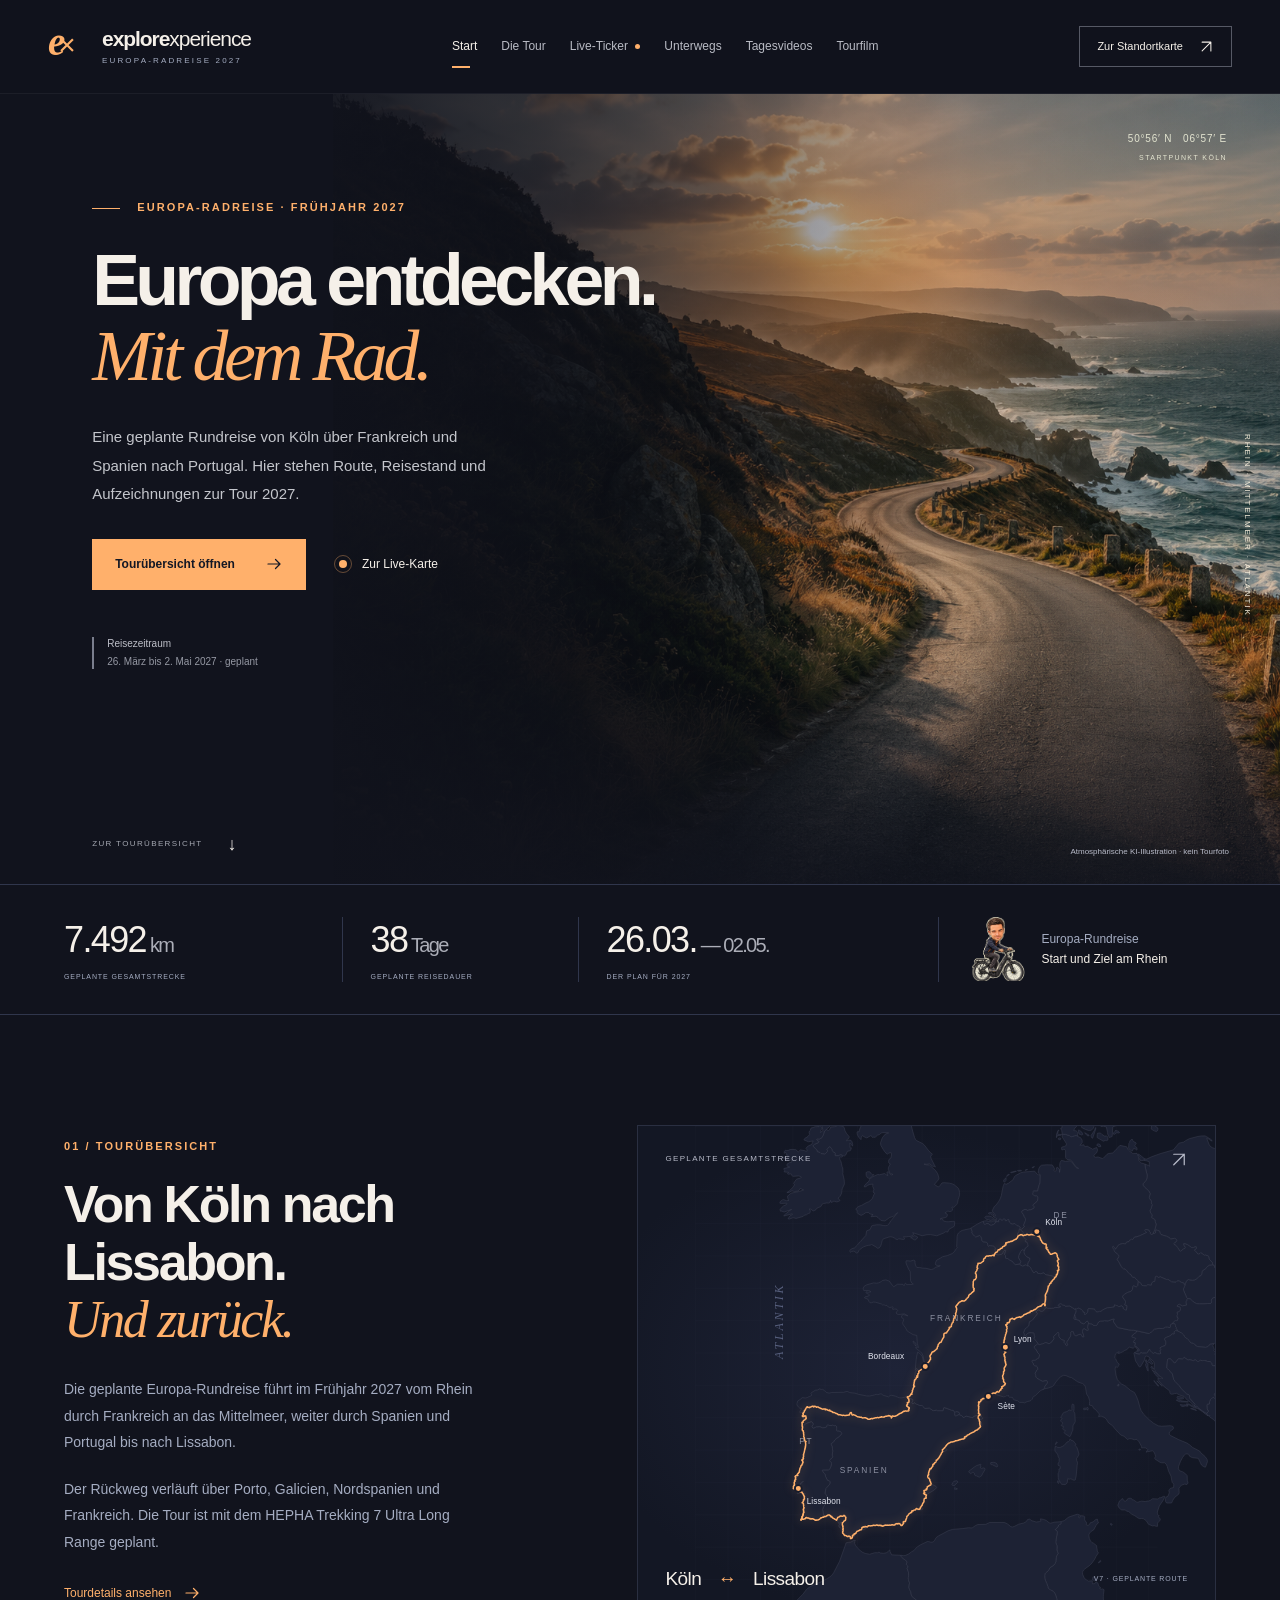
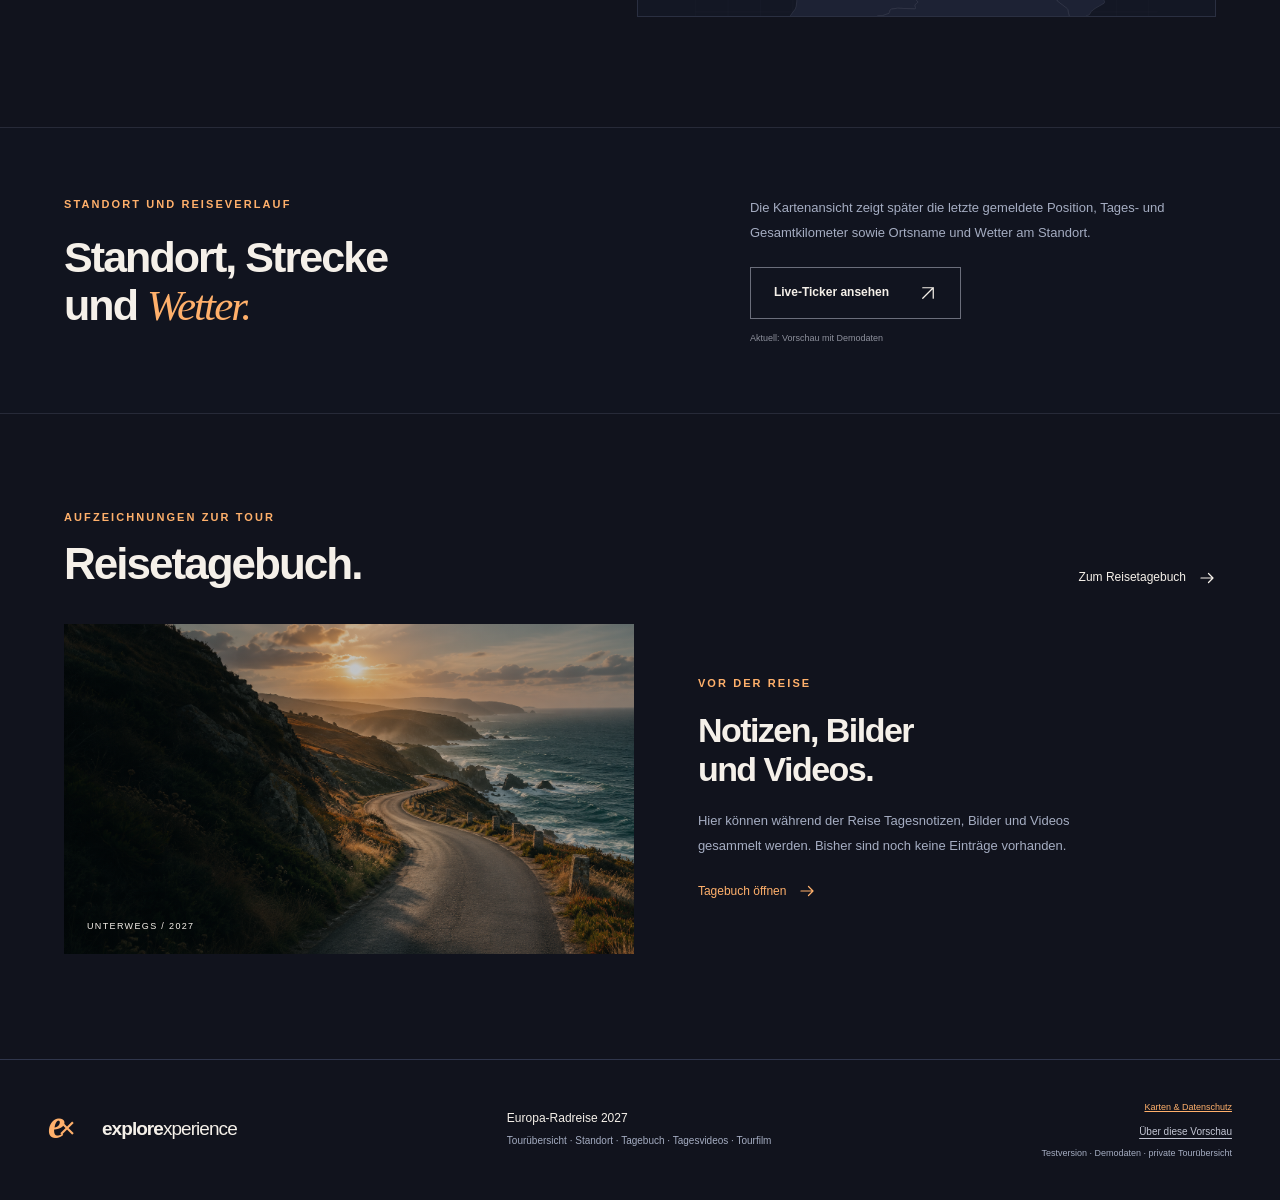
==== index.html @ ddc26c69 "Publish tour website test with local maps and demo data" ====
<!doctype html>
<html lang="de">
<head>
  <meta charset="utf-8">
  <meta http-equiv="Content-Security-Policy" content="default-src 'self'; script-src 'self'; style-src 'self' 'unsafe-inline'; img-src 'self' data:; connect-src 'self'; media-src 'self'; font-src 'self'; object-src 'none'; base-uri 'self'; form-action 'none'">
  <meta name="viewport" content="width=device-width,initial-scale=1">
  <meta name="robots" content="noindex, nofollow">
  <meta name="theme-color" content="#11131d">
  <meta name="description" content="Europa-Radreise 2027: geplante Route vom Rhein über das Mittelmeer nach Lissabon und zurück. Tourübersicht, Standort und Reisetagebuch.">
  <title>ExploreXperience — Europa mit dem Rad</title>
  <link rel="icon" type="image/svg+xml" href="assets/mark.svg">
  <link rel="stylesheet" href="vendor/leaflet.css">
  <link rel="stylesheet" href="styles.css">
  <script src="vendor/leaflet.js" defer></script>
  <script src="sleep-policy.js" defer></script>
  <script src="app.js" defer></script>
</head>
<body>
  <a class="skip-link" href="#content">Zum Inhalt</a>
  <svg class="icon-library" aria-hidden="true" xmlns="http://www.w3.org/2000/svg"><defs>
    <symbol id="i-arrow" viewBox="0 0 24 24"><path d="M5 19 19 5M5 5h14v14"/></symbol>
    <symbol id="i-next" viewBox="0 0 24 24"><path d="M4 12h16m-6-6 6 6-6 6"/></symbol>
    <symbol id="i-bike" viewBox="0 0 32 32"><circle cx="8" cy="23" r="6"/><circle cx="25" cy="23" r="6"/><path d="m8 23 6-12 6 12H8m6-12h8l3 12M11 8h6m3-4h4l-2 7"/></symbol>
    <symbol id="i-pin" viewBox="0 0 24 24"><path d="M19 10c0 6-7 11-7 11S5 16 5 10a7 7 0 1 1 14 0Z"/><circle cx="12" cy="10" r="2.5"/></symbol>
    <symbol id="i-sun" viewBox="0 0 24 24"><circle cx="12" cy="12" r="4"/><path d="M12 1v3m0 16v3M1 12h3m16 0h3M4 4l2 2m12 12 2 2M4 20l2-2M18 6l2-2"/></symbol>
    <symbol id="i-wind" viewBox="0 0 24 24"><path d="M3 8h12a3 3 0 1 0-3-3M3 12h16a3 3 0 1 1-3 3M3 16h5a3 3 0 1 1-3 3"/></symbol>
    <symbol id="i-clock" viewBox="0 0 24 24"><circle cx="12" cy="12" r="9"/><path d="M12 6v6l4 2"/></symbol>
    <symbol id="i-target" viewBox="0 0 24 24"><circle cx="12" cy="12" r="7"/><circle cx="12" cy="12" r="2"/><path d="M12 1v4m0 14v4M1 12h4m14 0h4"/></symbol>
    <symbol id="i-route" viewBox="0 0 24 24"><circle cx="5" cy="5" r="2"/><circle cx="19" cy="19" r="2"/><path d="M7 5h9a4 4 0 0 1 0 8H8a3 3 0 0 0 0 6h9"/></symbol>
  </defs></svg>

  <header class="site-header">
    <a class="brand" href="#/" aria-label="ExploreXperience – Startseite"><span class="brand-mark">e<span>×</span></span><span>explore<span class="brand-light">xperience</span><small>EUROPA-RADREISE 2027</small></span></a>
    <button class="menu-toggle" aria-expanded="false" aria-controls="main-nav" aria-label="Menü öffnen"><span></span><span></span></button>
    <nav id="main-nav" aria-label="Hauptnavigation">
      <a href="#/" data-nav="home">Start</a><a href="#/tour" data-nav="tour">Die Tour</a><a href="#/live" data-nav="live">Live-Ticker <span class="nav-dot"></span></a><a href="#/journal" data-nav="journal">Unterwegs</a><a href="#/daily" data-nav="daily">Tagesvideos</a><a href="#/film" data-nav="film">Tourfilm</a>
    </nav>
    <a class="header-cta" href="#/live">Zur Standortkarte <svg><use href="#i-arrow"/></svg></a>
  </header>

  <main id="content" tabindex="-1">
    <section data-page="home" aria-labelledby="hero-title">
      <div class="hero">
        <div class="hero-photo" role="img" aria-label="Illustration einer leeren Küstenstraße am Atlantik im Abendlicht"></div><div class="hero-shade"></div>
        <div class="hero-coordinates">50°56′ N &nbsp; 06°57′ E <span>STARTPUNKT KÖLN</span></div>
        <div class="hero-copy">
          <p class="eyebrow"><span class="short-line"></span> EUROPA-RADREISE · FRÜHJAHR 2027</p>
          <h1 id="hero-title">Europa entdecken.<br><em>Mit dem Rad.</em></h1>
          <p class="hero-intro">Eine geplante Rundreise von Köln über Frankreich und Spanien nach Portugal. Hier stehen Route, Reisestand und Aufzeichnungen zur Tour 2027.</p>
          <div class="hero-actions"><a class="button button-mint" href="#/tour">Tourübersicht öffnen <svg><use href="#i-next"/></svg></a><a class="text-link" href="#/live"><span class="live-ring"></span> Zur Live-Karte</a></div>
          <div class="hero-person"><span class="person-line"></span><p>Reisezeitraum<br><strong>26. März bis 2. Mai 2027 · geplant</strong></p></div>
        </div>
        <div class="hero-side-label">RHEIN · MITTELMEER · ATLANTIK</div>
        <div class="hero-image-credit">Atmosphärische KI-Illustration · kein Tourfoto</div>
        <a class="scroll-cue" href="#home-overview"><span>ZUR TOURÜBERSICHT</span>↓</a>
      </div>
      <div class="journey-facts"><div><strong>7.492<span> km</span></strong><small>GEPLANTE GESAMTSTRECKE</small></div><div><strong>38<span> Tage</span></strong><small>GEPLANTE REISEDAUER</small></div><div><strong>26.03.<span> — 02.05.</span></strong><small>DER PLAN FÜR 2027</small></div><div class="facts-note"><img class="rider-small" src="assets/rider-comic.png" alt="Comic-Radfahrer auf einem HEPHA Trekking 7"><p>Europa-Rundreise<br><strong>Start und Ziel am Rhein</strong></p></div></div>
      <section id="home-overview" class="home-overview section-wrap">
        <div class="overview-copy"><p class="eyebrow">01 / TOURÜBERSICHT</p><h2>Von Köln nach Lissabon.<br><em>Und zurück.</em></h2><p>Die geplante Europa-Rundreise führt im Frühjahr 2027 vom Rhein durch Frankreich an das Mittelmeer, weiter durch Spanien und Portugal bis nach Lissabon.</p><p>Der Rückweg verläuft über Porto, Galicien, Nordspanien und Frankreich. Die Tour ist mit dem HEPHA Trekking 7 Ultra Long Range geplant.</p><a class="text-link accent" href="#/tour">Tourdetails ansehen <svg><use href="#i-next"/></svg></a></div>
        <a class="route-poster" href="#/tour" aria-label="Gesamte geplante Route ansehen"><div class="poster-top"><span>GEPLANTE GESAMTSTRECKE</span><svg><use href="#i-arrow"/></svg></div><div class="atlas-art" data-atlas></div><div class="poster-bottom"><span>Köln <b>↔</b> Lissabon</span><small>V7 · GEPLANTE ROUTE</small></div></a>
      </section>
      <section class="follow-strip section-wrap"><div><p class="eyebrow">STANDORT UND REISEVERLAUF</p><h2>Standort, Strecke<br>und <em>Wetter.</em></h2></div><div><p>Die Kartenansicht zeigt später die letzte gemeldete Position, Tages- und Gesamtkilometer sowie Ortsname und Wetter am Standort.</p><a class="button button-outline" href="#/live">Live-Ticker ansehen <svg><use href="#i-arrow"/></svg></a><span class="preview-inline">Aktuell: Vorschau mit Demodaten</span></div></section>
      <section class="home-journal section-wrap"><div class="section-heading"><div><p class="eyebrow">AUFZEICHNUNGEN ZUR TOUR</p><h2>Reisetagebuch.</h2></div><a class="text-link" href="#/journal">Zum Reisetagebuch <svg><use href="#i-next"/></svg></a></div><div class="journal-teaser"><div class="journal-image"><span>UNTERWEGS / 2027</span></div><div><p class="eyebrow">VOR DER REISE</p><h3>Notizen, Bilder<br>und Videos.</h3><p>Hier können während der Reise Tagesnotizen, Bilder und Videos gesammelt werden. Bisher sind noch keine Einträge vorhanden.</p><a class="text-link accent" href="#/journal">Tagebuch öffnen <svg><use href="#i-next"/></svg></a></div></div></section>
    </section>

    <section data-page="tour" hidden aria-labelledby="tour-title" class="tour-page">
      <div class="page-intro section-wrap"><p class="eyebrow">DIE TOUR / EUROPA-RADREISE 2027</p><h1 id="tour-title">Die geplante<br><em>Europa-Rundreise.</em></h1><p>Die Route führt vom Rhein über die Rhône und das Mittelmeer nach Portugal und anschließend über Nordspanien und Frankreich zurück.</p></div>
      <div class="tour-layout section-wrap"><div class="tour-route-panel"><div class="atlas-art" data-atlas></div><span class="map-caption">Übersicht der echten V7-Planroute · keine Navigation</span><a class="button button-mint" href="#/live">Route auf der Karte öffnen <svg><use href="#i-arrow"/></svg></a></div><div class="tour-chapters"><p class="eyebrow">DIE ROUTE IN FÜNF ABSCHNITTEN</p>
        <details open><summary><span>01</span><div>Rhein, Doubs und Saône<small>KÖLN → BASEL → LYON</small></div><b>+</b></summary><p>Start am Rhein in Köln. Über Basel, den Doubs und die Saône führt die geplante Route nach Lyon.</p></details>
        <details><summary><span>02</span><div>Rhônetal und Mittelmeerküste<small>RHÔNE → SÈTE → ANDALUSIEN</small></div><b>+</b></summary><p>Durch das Rhônetal nach Sète, anschließend entlang der französischen und spanischen Mittelmeerküste über Katalonien nach Andalusien.</p></details>
        <details><summary><span>03</span><div>Algarve und Lissabon<small>ANDALUSIEN → ALGARVE → LISSABON</small></div><b>+</b></summary><p>Über Huelva und die Algarve nach Portugal. In Lissabon ist ein Ruhetag vorgesehen, bevor der Rückweg beginnt.</p></details>
        <details><summary><span>04</span><div>Portugal und Nordspanien<small>PORTO → SANTIAGO → BIARRITZ</small></div><b>+</b></summary><p>Die portugiesische Küste, Galicien und der Weg durch Nordspanien. Über León, Burgos und Pamplona geht es zurück zur Biskaya.</p></details>
        <details><summary><span>05</span><div>Frankreich und Rückkehr zum Rhein<small>BORDEAUX → FRANKREICH → RHEIN</small></div><b>+</b></summary><p>Von Bordeaux durch Frankreich, östlich an Paris vorbei und über Belgien zurück zum Rhein. Geplantes Ziel ist Köln beziehungsweise Bonn.</p></details>
      </div></div>
      <div class="trip-notes section-wrap"><div><span class="note-number">35</span><h3>Fahrtage geplant</h3><p>Die Planung umfasst durchschnittlich rund 214 Kilometer pro Fahrtag. Änderungen je nach Wetter, Strecke und Tagesverlauf sind möglich.</p></div><div><span class="note-number">03</span><h3>Geplante Ruhetage</h3><p>Geplante Ruhetage bei Calafell, in Lissabon und im Raum Biarritz. Dazu sieben volle Tage Reserve nach dem geplanten Reiseende.</p></div><div><span class="note-number">01</span><h3>Fahrrad und Aufzeichnung</h3><p>Unterwegs auf dem HEPHA Trekking 7 Ultra Long Range. Die gefahrenen Tracks bleiben lokal gespeichert und dienen später der Videoarbeit.</p></div></div>
      <div class="tour-cta section-wrap"><p>Gesamtstrecke<br>und <em>Standortkarte.</em></p><a class="button button-mint" href="#/live">Karte öffnen <svg><use href="#i-next"/></svg></a></div>
    </section>

    <section data-page="live" hidden aria-labelledby="live-title" class="live-page">
      <div class="live-heading"><div><p class="eyebrow">DIE REISE AUF EINEN BLICK</p><h1 id="live-title">Aktueller <em>Standort.</em></h1></div><span class="demo-badge"><span></span> VORSCHAU · DEMODATEN</span></div>
      <div class="live-notice" id="live-notice"><svg><use href="#i-pin"/></svg><p>Du siehst einen <strong>simulierten Reisestand</strong>. Es werden noch keine echten Standort- oder Wetterdaten übertragen.</p></div>
      <div class="live-layout"><aside class="live-sidebar" aria-label="Reisestand">
        <div class="location-card"><p class="eyebrow">BEISPIEL-STANDORT</p><div class="location-title"><svg><use href="#i-pin"/></svg><h2 id="location-name">–</h2></div><p id="location-country">–</p><p id="sleep-status" class="sleep-status" aria-live="polite"></p><span class="location-time" id="position-time">Beispielmeldung · 14:00 Uhr</span></div>
        <div class="distance-card"><div><span>Heute unterwegs</span><strong id="today-km">–</strong></div><div><span>Auf der gesamten Tour</span><strong id="total-km">–</strong></div><div class="progress-track"><span id="tour-progress"></span></div><p id="progress-label">–</p></div>
        <div class="ride-small-stats"><div><svg><use href="#i-clock"/></svg><span>Aufzeichnung<strong id="ride-duration">–</strong></span></div><div><svg><use href="#i-route"/></svg><span>Ø im Beispiel<strong id="ride-average">–</strong></span></div></div>
        <div class="weather-card"><div class="weather-top"><svg><use href="#i-sun"/></svg><div><strong id="weather-temp">–</strong><span id="weather-text">–</span></div></div><p><svg><use href="#i-wind"/></svg><span id="weather-wind">–</span><small>Wetter: Demo</small></p></div>
        <div class="demo-selector"><label for="demo-location">Demo-Standort auswählen</label><select id="demo-location" aria-label="Demo-Standort auswählen"></select><small>Alle Zahlen und Wetterwerte sind Beispiele.</small></div>
      </aside><div class="map-column"><div class="map-toolbar"><div class="map-view-toggle" role="group" aria-label="Kartenausschnitt"><button id="show-all" class="active" aria-pressed="true">Gesamte Tour</button><button id="show-day" aria-pressed="false">Tagesabschnitt</button></div><button class="map-position-button" id="show-position" aria-label="Zum Beispielstandort zoomen"><svg><use href="#i-target"/></svg><span>Zum Standort</span></button></div><div class="map-frame"><div id="live-map" aria-label="Interaktive Karte der geplanten Europa-Radreise"></div><div class="map-badge"><span class="live-ring"></span><span>DEMO-POSITION</span></div><div class="map-fallback" id="map-fallback" hidden>Die Karte konnte nicht geladen werden. Bitte die Seite neu laden.</div></div><div class="map-bottom"><span><i></i> Geplante Route</span><span><i class="legend-day"></i> Tagesabschnitt (Demo)</span><span class="map-hint">Zoomen und verschieben · keine Navigation</span></div><p class="map-provider-status" id="map-provider-status" role="status">Eigene Übersichtskarte · Ortsnamen je nach Zoom · ohne externe Kartenabrufe.</p><a class="map-privacy-link" href="#/mapprivacy">Kartendaten &amp; Datenschutz</a><p class="map-update-note">Später werden Standort und Kilometerstände ungefähr stündlich aktualisiert. Bei fehlendem Netz bleibt der letzte bekannte Stand mit Messzeit sichtbar. Die Planroute ist kein Nachweis der tatsächlich gefahrenen Strecke.</p></div></div>
    </section>

    <section data-page="journal" hidden aria-labelledby="journal-title" class="journal-page">
      <div class="page-intro section-wrap"><p class="eyebrow">DAS REISETAGEBUCH / BALD VON UNTERWEGS</p><h1 id="journal-title">Notizen zur<br><em>Radreise.</em></h1><p>Tagesnotizen, Bilder und Videos zur Europa-Rundreise 2027. Die Einträge werden während der Reise ergänzt.</p></div>
      <div class="journal-wide section-wrap"><div class="journal-photo"><div><span class="eyebrow">FRÜHJAHR 2027</span><h2>Europa-Radreise<br><em>2027.</em></h2></div><span class="image-credit">KI-Illustration · kein Tourfoto</span></div><div class="journal-empty"><span class="journal-counter">00</span><div><p class="eyebrow">NOCH KEINE EINTRÄGE</p><h3>Geplanter Start:<br>26. März 2027.</h3><p>Die Reise wird derzeit vorbereitet. Tagesberichte, Fotos und Videos können später hier abgelegt werden.</p><a class="button button-outline" href="#/tour">Geplante Route ansehen <svg><use href="#i-next"/></svg></a></div></div></div>
    </section>

    <section data-page="daily" hidden aria-labelledby="daily-title" class="videos-page">
      <div class="page-intro section-wrap"><p class="eyebrow">VIDEOARCHIV / TAGESVIDEOS</p><h1 id="daily-title">Die Reise.<br><em>Tag für Tag.</em></h1><p>Die Videos zu den einzelnen Reisetagen. Bis zum Start steht hier die KI-Vorschau zur geplanten Tour.</p></div>
      <div class="section-wrap video-sections"><div class="section-heading"><div><p class="eyebrow">VOR DER REISE</p><h2>Die <em>Vorschau.</em></h2></div><span class="video-count">1 Vorschau · noch keine Tagesvideos</span></div>          <article class="video-feature">
            <div class="portrait-player"><video id="teaser-video" controls playsinline preload="metadata" poster="assets/videos/ki-vorschau-cover.jpg" aria-label="KI-Vorschau zur Europa-Radreise 2027, 34 Sekunden"><source src="assets/videos/europa-2027-ki-vorschau.mp4" type="video/mp4">Dein Browser unterstützt die Videowiedergabe nicht. <a href="assets/videos/europa-2027-ki-vorschau.mp4">MP4 öffnen</a></video></div>
            <div class="video-details"><span class="video-tag">KI-VORSCHAU · VOR DER TOUR</span><h3>Europa-Radreise<br>2027.</h3><p>Ein kurzer Blick auf die geplante Rundreise: mit animierter Strecke, KI-Motiven und Musik.</p><dl class="video-facts"><div><dt>Länge</dt><dd>34 Sekunden</dd></div><div><dt>Format</dt><dd>Hochkant · 9:16</dd></div><div><dt>Inhalt</dt><dd>KI-Teaser · keine Reiseaufnahmen</dd></div></dl><p class="video-note">Die Tagesvideos werden während der Tour ergänzt und nach Reisetag geordnet. Diese Vorschau ist noch kein Tagesbericht.</p><a class="text-link accent" href="assets/videos/europa-2027-ki-vorschau.mp4" download>Video herunterladen <svg><use href="#i-next"/></svg></a><p id="video-error" class="video-error" role="status" hidden>Das Video konnte nicht geladen werden. Du kannst es über den Download-Link öffnen.</p></div>
          </article><div class="video-page-switch"><span>Der Film zur gesamten Reise bekommt einen eigenen Platz.</span><a class="text-link accent" href="#/film">Zum Tourfilm <svg><use href="#i-next"/></svg></a></div></div>
    </section>
    <section data-page="film" hidden aria-labelledby="film-title" class="videos-page">
      <div class="page-intro section-wrap"><p class="eyebrow">VIDEOARCHIV / TOURFILM</p><h1 id="film-title">Die gesamte Tour.<br><em>Ein Film.</em></h1><p>Der Rückblick auf die Europa-Radreise 2027 – mit ausgewählten Aufnahmen von unterwegs.</p></div>
      <div class="section-wrap video-sections film-page-content"><span class="video-tag">NACH DER TOUR</span><div class="tour-film-placeholder"><div class="film-symbol" aria-hidden="true"><span>▶</span></div><div><p class="eyebrow">NOCH NICHT VERFÜGBAR</p><h3>Europa-Radreise 2027</h3><p>Nach der Rückkehr entsteht hier der Film mit den ausgewählten Aufnahmen der gesamten Reise.</p><span class="film-period">Geplanter Reisezeitraum · 26. März bis 2. Mai 2027</span></div></div><div class="video-page-switch"><span>Einzelne Etappen gibt es im Bereich Tagesvideos.</span><a class="text-link accent" href="#/daily">Zu den Tagesvideos <svg><use href="#i-next"/></svg></a></div></div>
    </section>
    <section data-page="mapprivacy" hidden aria-labelledby="mapprivacy-title" class="legal-page section-wrap">
      <div class="page-intro"><p class="eyebrow">EIGENE ÜBERSICHTSKARTE</p><h1 id="mapprivacy-title">Karte &amp;<br><em>Datenschutz.</em></h1><p>Die Karte wird aus Dateien dieser Website gezeichnet. Es werden keine Kartenserver von Drittanbietern eingebunden.</p></div>
      <div class="legal-copy"><h2>So funktioniert die Karte</h2><p>Länderumrisse, Ortsnamen und geplante Route werden zusammen mit der Website geladen und im Browser dargestellt. Es gibt keine externen Kartenkacheln, keine Geocoding-Abfragen und keine externe Standortabfrage. Die GPS-Position des Besuchers wird nicht angefordert. Zoomen und Verschieben erzeugen keine Anfragen an Kartenanbieter. Die Karte setzt keine eigenen Cookies und speichert keine Einstellungen im Local Storage.</p><p>Die Karte dient als grobe Orientierung. Sie zeigt keine vollständigen Straßennetze oder Navigationsanweisungen. Ortsnamen erscheinen abhängig von Zoom, Kartenausschnitt und verfügbarem Platz. Die Planroute ist von der tatsächlich gefahrenen Strecke zu unterscheiden.</p>
      <h2>Umrisse und Ortsnamen</h2><p>Länder- und Küstenumrisse: <a href="https://www.naturalearthdata.com/" target="_blank" rel="noopener">Natural Earth</a>, Public Domain gemäß <a href="https://www.naturalearthdata.com/about/terms-of-use/" target="_blank" rel="noopener">Nutzungsbedingungen</a>. Für diese Darstellung wurden die Länder ausgewählt und die Geometrien vereinfacht.</p><p>Ortsnamen und Koordinaten: <a href="https://www.geonames.org/" target="_blank" rel="noopener">GeoNames</a>, Datenauszug cities5000 vom 7. November 2026, <a href="https://creativecommons.org/licenses/by/4.0/" target="_blank" rel="noopener">Creative Commons Namensnennung 4.0 International</a>. Der Auszug wurde auf Westeuropa begrenzt, reduziert, nach Einwohnerzahl sortiert und einzelne Namen wurden übersetzt. Die Daten werden ohne Gewähr für Vollständigkeit oder Aktualität bereitgestellt. Quellenangaben sind auch auf der Karte sichtbar.</p><p>Die Links zu Quellen öffnen erst bei Auswahl deren Website; die Kartenanzeige selbst verbindet sich nicht mit diesen Diensten. Die Kartenbibliothek Leaflet wird ebenfalls als lokale Datei ausgeliefert; der Lizenztext liegt unter <a href="vendor/LEAFLET-LICENSE.txt">Leaflet-Lizenz</a>.</p>
      <h2>Website-Hosting</h2><p>Beim Laden der Website und ihrer Dateien erhält deren Hoster technisch notwendige Verbindungsdaten wie die IP-Adresse. Die lokale Kartenanzeige beseitigt diese Hosting-Verarbeitung nicht. Vor einer Veröffentlichung müssen die Angaben zum Website-Verantwortlichen und die Datenschutzinformationen zum endgültigen Hosting vervollständigt werden. Diese Kartenseite ersetzt keine vollständige Datenschutzerklärung der Website.</p><a class="button button-outline" href="#/live">Zur Karte <svg><use href="#i-next"/></svg></a></div>
    </section>
    <noscript><p class="noscript-note">Die Startseite ist ohne JavaScript lesbar. Für die interaktive Karte und weitere Ansichten bitte JavaScript aktivieren.</p></noscript>
  </main>
  <footer class="site-footer"><a class="brand footer-brand" href="#/"><span class="brand-mark">e<span>×</span></span><span>explore<span class="brand-light">xperience</span></span></a><p>Europa-Radreise 2027<br><span>Tourübersicht · Standort · Tagebuch · Tagesvideos · Tourfilm</span></p><div><a class="footer-privacy" href="#/mapprivacy">Karten &amp; Datenschutz</a><button id="about-button">Über diese Vorschau</button><span>Testversion · Demodaten · private Tourübersicht</span></div></footer>
  <dialog id="about-dialog" aria-labelledby="about-title"><button class="dialog-close" aria-label="Dialog schließen">×</button><p class="eyebrow">EXPLOREXPERIENCE / VORSCHAU</p><h2 id="about-title">Hinweise zur<br>Vorschau.</h2><p>Diese lokale Vorschau zeigt die geplante Europa-Radreise 2027. Die Übersicht basiert auf der V7-Planroute vom 1. November 2026. Alle Standort-, Wetter- und Fortschrittsanzeigen im Live-Ticker sind ausdrücklich simuliert.</p><p>Das Titelmotiv ist eine KI-generierte Illustration und kein Foto dieser Reise. Die Übersichtskarte nutzt lokal gespeicherte Natural-Earth-Daten. Ortsnamen stammen aus einem lokal gespeicherten GeoNames-Auszug. Die Karte wird vollständig aus lokalen Dateien gezeichnet; es gibt keine externen Kartenabrufe. Informationen dazu stehen unter „Karten &amp; Datenschutz“. Es sind keine Analyse- oder Werbedienste eingebunden.</p><p>Die Seite ist als private Tourübersicht vorgesehen. Die Anbindung der tatsächlichen Positionsdaten ist noch nicht eingerichtet.</p><button class="button button-mint dialog-done">Alles klar <svg><use href="#i-next"/></svg></button></dialog>
</body>
</html>
---- vendor/leaflet.css ----
/* required styles */

.leaflet-pane,
.leaflet-tile,
.leaflet-marker-icon,
.leaflet-marker-shadow,
.leaflet-tile-container,
.leaflet-pane > svg,
.leaflet-pane > canvas,
.leaflet-zoom-box,
.leaflet-image-layer,
.leaflet-layer {
	position: absolute;
	left: 0;
	top: 0;
	}
.leaflet-container {
	overflow: hidden;
	}
.leaflet-tile,
.leaflet-marker-icon,
.leaflet-marker-shadow {
	-webkit-user-select: none;
	   -moz-user-select: none;
	        user-select: none;
	  -webkit-user-drag: none;
	}
/* Prevents IE11 from highlighting tiles in blue */
.leaflet-tile::selection {
	background: transparent;
}
/* Safari renders non-retina tile on retina better with this, but Chrome is worse */
.leaflet-safari .leaflet-tile {
	image-rendering: -webkit-optimize-contrast;
	}
/* hack that prevents hw layers "stretching" when loading new tiles */
.leaflet-safari .leaflet-tile-container {
	width: 1600px;
	height: 1600px;
	-webkit-transform-origin: 0 0;
	}
.leaflet-marker-icon,
.leaflet-marker-shadow {
	display: block;
	}
/* .leaflet-container svg: reset svg max-width decleration shipped in Joomla! (joomla.org) 3.x */
/* .leaflet-container img: map is broken in FF if you have max-width: 100% on tiles */
.leaflet-container .leaflet-overlay-pane svg {
	max-width: none !important;
	max-height: none !important;
	}
.leaflet-container .leaflet-marker-pane img,
.leaflet-container .leaflet-shadow-pane img,
.leaflet-container .leaflet-tile-pane img,
.leaflet-container img.leaflet-image-layer,
.leaflet-container .leaflet-tile {
	max-width: none !important;
	max-height: none !important;
	width: auto;
	padding: 0;
	}

.leaflet-container img.leaflet-tile {
	/* See: https://bugs.chromium.org/p/chromium/issues/detail?id=600120 */
	mix-blend-mode: plus-lighter;
}

.leaflet-container.leaflet-touch-zoom {
	-ms-touch-action: pan-x pan-y;
	touch-action: pan-x pan-y;
	}
.leaflet-container.leaflet-touch-drag {
	-ms-touch-action: pinch-zoom;
	/* Fallback for FF which doesn't support pinch-zoom */
	touch-action: none;
	touch-action: pinch-zoom;
}
.leaflet-container.leaflet-touch-drag.leaflet-touch-zoom {
	-ms-touch-action: none;
	touch-action: none;
}
.leaflet-container {
	-webkit-tap-highlight-color: transparent;
}
.leaflet-container a {
	-webkit-tap-highlight-color: rgba(51, 181, 229, 0.4);
}
.leaflet-tile {
	filter: inherit;
	visibility: hidden;
	}
.leaflet-tile-loaded {
	visibility: inherit;
	}
.leaflet-zoom-box {
	width: 0;
	height: 0;
	-moz-box-sizing: border-box;
	     box-sizing: border-box;
	z-index: 800;
	}
/* workaround for https://bugzilla.mozilla.org/show_bug.cgi?id=888319 */
.leaflet-overlay-pane svg {
	-moz-user-select: none;
	}

.leaflet-pane         { z-index: 400; }

.leaflet-tile-pane    { z-index: 200; }
.leaflet-overlay-pane { z-index: 400; }
.leaflet-shadow-pane  { z-index: 500; }
.leaflet-marker-pane  { z-index: 600; }
.leaflet-tooltip-pane   { z-index: 650; }
.leaflet-popup-pane   { z-index: 700; }

.leaflet-map-pane canvas { z-index: 100; }
.leaflet-map-pane svg    { z-index: 200; }

.leaflet-vml-shape {
	width: 1px;
	height: 1px;
	}
.lvml {
	behavior: url(#default#VML);
	display: inline-block;
	position: absolute;
	}


/* control positioning */

.leaflet-control {
	position: relative;
	z-index: 800;
	pointer-events: visiblePainted; /* IE 9-10 doesn't have auto */
	pointer-events: auto;
	}
.leaflet-top,
.leaflet-bottom {
	position: absolute;
	z-index: 1000;
	pointer-events: none;
	}
.leaflet-top {
	top: 0;
	}
.leaflet-right {
	right: 0;
	}
.leaflet-bottom {
	bottom: 0;
	}
.leaflet-left {
	left: 0;
	}
.leaflet-control {
	float: left;
	clear: both;
	}
.leaflet-right .leaflet-control {
	float: right;
	}
.leaflet-top .leaflet-control {
	margin-top: 10px;
	}
.leaflet-bottom .leaflet-control {
	margin-bottom: 10px;
	}
.leaflet-left .leaflet-control {
	margin-left: 10px;
	}
.leaflet-right .leaflet-control {
	margin-right: 10px;
	}


/* zoom and fade animations */

.leaflet-fade-anim .leaflet-popup {
	opacity: 0;
	-webkit-transition: opacity 0.2s linear;
	   -moz-transition: opacity 0.2s linear;
	        transition: opacity 0.2s linear;
	}
.leaflet-fade-anim .leaflet-map-pane .leaflet-popup {
	opacity: 1;
	}
.leaflet-zoom-animated {
	-webkit-transform-origin: 0 0;
	    -ms-transform-origin: 0 0;
	        transform-origin: 0 0;
	}
svg.leaflet-zoom-animated {
	will-change: transform;
}

.leaflet-zoom-anim .leaflet-zoom-animated {
	-webkit-transition: -webkit-transform 0.25s cubic-bezier(0,0,0.25,1);
	   -moz-transition:    -moz-transform 0.25s cubic-bezier(0,0,0.25,1);
	        transition:         transform 0.25s cubic-bezier(0,0,0.25,1);
	}
.leaflet-zoom-anim .leaflet-tile,
.leaflet-pan-anim .leaflet-tile {
	-webkit-transition: none;
	   -moz-transition: none;
	        transition: none;
	}

.leaflet-zoom-anim .leaflet-zoom-hide {
	visibility: hidden;
	}


/* cursors */

.leaflet-interactive {
	cursor: pointer;
	}
.leaflet-grab {
	cursor: -webkit-grab;
	cursor:    -moz-grab;
	cursor:         grab;
	}
.leaflet-crosshair,
.leaflet-crosshair .leaflet-interactive {
	cursor: crosshair;
	}
.leaflet-popup-pane,
.leaflet-control {
	cursor: auto;
	}
.leaflet-dragging .leaflet-grab,
.leaflet-dragging .leaflet-grab .leaflet-interactive,
.leaflet-dragging .leaflet-marker-draggable {
	cursor: move;
	cursor: -webkit-grabbing;
	cursor:    -moz-grabbing;
	cursor:         grabbing;
	}

/* marker & overlays interactivity */
.leaflet-marker-icon,
.leaflet-marker-shadow,
.leaflet-image-layer,
.leaflet-pane > svg path,
.leaflet-tile-container {
	pointer-events: none;
	}

.leaflet-marker-icon.leaflet-interactive,
.leaflet-image-layer.leaflet-interactive,
.leaflet-pane > svg path.leaflet-interactive,
svg.leaflet-image-layer.leaflet-interactive path {
	pointer-events: visiblePainted; /* IE 9-10 doesn't have auto */
	pointer-events: auto;
	}

/* visual tweaks */

.leaflet-container {
	background: #ddd;
	outline-offset: 1px;
	}
.leaflet-container a {
	color: #0078A8;
	}
.leaflet-zoom-box {
	border: 2px dotted #38f;
	background: rgba(255,255,255,0.5);
	}


/* general typography */
.leaflet-container {
	font-family: "Helvetica Neue", Arial, Helvetica, sans-serif;
	font-size: 12px;
	font-size: 0.75rem;
	line-height: 1.5;
	}


/* general toolbar styles */

.leaflet-bar {
	box-shadow: 0 1px 5px rgba(0,0,0,0.65);
	border-radius: 4px;
	}
.leaflet-bar a {
	background-color: #fff;
	border-bottom: 1px solid #ccc;
	width: 26px;
	height: 26px;
	line-height: 26px;
	display: block;
	text-align: center;
	text-decoration: none;
	color: black;
	}
.leaflet-bar a,
.leaflet-control-layers-toggle {
	background-position: 50% 50%;
	background-repeat: no-repeat;
	display: block;
	}
.leaflet-bar a:hover,
.leaflet-bar a:focus {
	background-color: #f4f4f4;
	}
.leaflet-bar a:first-child {
	border-top-left-radius: 4px;
	border-top-right-radius: 4px;
	}
.leaflet-bar a:last-child {
	border-bottom-left-radius: 4px;
	border-bottom-right-radius: 4px;
	border-bottom: none;
	}
.leaflet-bar a.leaflet-disabled {
	cursor: default;
	background-color: #f4f4f4;
	color: #bbb;
	}

.leaflet-touch .leaflet-bar a {
	width: 30px;
	height: 30px;
	line-height: 30px;
	}
.leaflet-touch .leaflet-bar a:first-child {
	border-top-left-radius: 2px;
	border-top-right-radius: 2px;
	}
.leaflet-touch .leaflet-bar a:last-child {
	border-bottom-left-radius: 2px;
	border-bottom-right-radius: 2px;
	}

/* zoom control */

.leaflet-control-zoom-in,
.leaflet-control-zoom-out {
	font: bold 18px 'Lucida Console', Monaco, monospace;
	text-indent: 1px;
	}

.leaflet-touch .leaflet-control-zoom-in, .leaflet-touch .leaflet-control-zoom-out  {
	font-size: 22px;
	}


/* layers control */

.leaflet-control-layers {
	box-shadow: 0 1px 5px rgba(0,0,0,0.4);
	background: #fff;
	border-radius: 5px;
	}
.leaflet-control-layers-toggle {
	background-image: url(images/layers.png);
	width: 36px;
	height: 36px;
	}
.leaflet-retina .leaflet-control-layers-toggle {
	background-image: url(images/layers-2x.png);
	background-size: 26px 26px;
	}
.leaflet-touch .leaflet-control-layers-toggle {
	width: 44px;
	height: 44px;
	}
.leaflet-control-layers .leaflet-control-layers-list,
.leaflet-control-layers-expanded .leaflet-control-layers-toggle {
	display: none;
	}
.leaflet-control-layers-expanded .leaflet-control-layers-list {
	display: block;
	position: relative;
	}
.leaflet-control-layers-expanded {
	padding: 6px 10px 6px 6px;
	color: #333;
	background: #fff;
	}
.leaflet-control-layers-scrollbar {
	overflow-y: scroll;
	overflow-x: hidden;
	padding-right: 5px;
	}
.leaflet-control-layers-selector {
	margin-top: 2px;
	position: relative;
	top: 1px;
	}
.leaflet-control-layers label {
	display: block;
	font-size: 13px;
	font-size: 1.08333em;
	}
.leaflet-control-layers-separator {
	height: 0;
	border-top: 1px solid #ddd;
	margin: 5px -10px 5px -6px;
	}

/* Default icon URLs */
.leaflet-default-icon-path { /* used only in path-guessing heuristic, see L.Icon.Default */
	background-image: url(images/marker-icon.png);
	}


/* attribution and scale controls */

.leaflet-container .leaflet-control-attribution {
	background: #fff;
	background: rgba(255, 255, 255, 0.8);
	margin: 0;
	}
.leaflet-control-attribution,
.leaflet-control-scale-line {
	padding: 0 5px;
	color: #333;
	line-height: 1.4;
	}
.leaflet-control-attribution a {
	text-decoration: none;
	}
.leaflet-control-attribution a:hover,
.leaflet-control-attribution a:focus {
	text-decoration: underline;
	}
.leaflet-attribution-flag {
	display: inline !important;
	vertical-align: baseline !important;
	width: 1em;
	height: 0.6669em;
	}
.leaflet-left .leaflet-control-scale {
	margin-left: 5px;
	}
.leaflet-bottom .leaflet-control-scale {
	margin-bottom: 5px;
	}
.leaflet-control-scale-line {
	border: 2px solid #777;
	border-top: none;
	line-height: 1.1;
	padding: 2px 5px 1px;
	white-space: nowrap;
	-moz-box-sizing: border-box;
	     box-sizing: border-box;
	background: rgba(255, 255, 255, 0.8);
	text-shadow: 1px 1px #fff;
	}
.leaflet-control-scale-line:not(:first-child) {
	border-top: 2px solid #777;
	border-bottom: none;
	margin-top: -2px;
	}
.leaflet-control-scale-line:not(:first-child):not(:last-child) {
	border-bottom: 2px solid #777;
	}

.leaflet-touch .leaflet-control-attribution,
.leaflet-touch .leaflet-control-layers,
.leaflet-touch .leaflet-bar {
	box-shadow: none;
	}
.leaflet-touch .leaflet-control-layers,
.leaflet-touch .leaflet-bar {
	border: 2px solid rgba(0,0,0,0.2);
	background-clip: padding-box;
	}


/* popup */

.leaflet-popup {
	position: absolute;
	text-align: center;
	margin-bottom: 20px;
	}
.leaflet-popup-content-wrapper {
	padding: 1px;
	text-align: left;
	border-radius: 12px;
	}
.leaflet-popup-content {
	margin: 13px 24px 13px 20px;
	line-height: 1.3;
	font-size: 13px;
	font-size: 1.08333em;
	min-height: 1px;
	}
.leaflet-popup-content p {
	margin: 17px 0;
	margin: 1.3em 0;
	}
.leaflet-popup-tip-container {
	width: 40px;
	height: 20px;
	position: absolute;
	left: 50%;
	margin-top: -1px;
	margin-left: -20px;
	overflow: hidden;
	pointer-events: none;
	}
.leaflet-popup-tip {
	width: 17px;
	height: 17px;
	padding: 1px;

	margin: -10px auto 0;
	pointer-events: auto;

	-webkit-transform: rotate(45deg);
	   -moz-transform: rotate(45deg);
	    -ms-transform: rotate(45deg);
	        transform: rotate(45deg);
	}
.leaflet-popup-content-wrapper,
.leaflet-popup-tip {
	background: white;
	color: #333;
	box-shadow: 0 3px 14px rgba(0,0,0,0.4);
	}
.leaflet-container a.leaflet-popup-close-button {
	position: absolute;
	top: 0;
	right: 0;
	border: none;
	text-align: center;
	width: 24px;
	height: 24px;
	font: 16px/24px Tahoma, Verdana, sans-serif;
	color: #757575;
	text-decoration: none;
	background: transparent;
	}
.leaflet-container a.leaflet-popup-close-button:hover,
.leaflet-container a.leaflet-popup-close-button:focus {
	color: #585858;
	}
.leaflet-popup-scrolled {
	overflow: auto;
	}

.leaflet-oldie .leaflet-popup-content-wrapper {
	-ms-zoom: 1;
	}
.leaflet-oldie .leaflet-popup-tip {
	width: 24px;
	margin: 0 auto;

	-ms-filter: "progid:DXImageTransform.Microsoft.Matrix(M11=0.70710678, M12=0.70710678, M21=-0.70710678, M22=0.70710678)";
	filter: progid:DXImageTransform.Microsoft.Matrix(M11=0.70710678, M12=0.70710678, M21=-0.70710678, M22=0.70710678);
	}

.leaflet-oldie .leaflet-control-zoom,
.leaflet-oldie .leaflet-control-layers,
.leaflet-oldie .leaflet-popup-content-wrapper,
.leaflet-oldie .leaflet-popup-tip {
	border: 1px solid #999;
	}


/* div icon */

.leaflet-div-icon {
	background: #fff;
	border: 1px solid #666;
	}


/* Tooltip */
/* Base styles for the element that has a tooltip */
.leaflet-tooltip {
	position: absolute;
	padding: 6px;
	background-color: #fff;
	border: 1px solid #fff;
	border-radius: 3px;
	color: #222;
	white-space: nowrap;
	-webkit-user-select: none;
	-moz-user-select: none;
	-ms-user-select: none;
	user-select: none;
	pointer-events: none;
	box-shadow: 0 1px 3px rgba(0,0,0,0.4);
	}
.leaflet-tooltip.leaflet-interactive {
	cursor: pointer;
	pointer-events: auto;
	}
.leaflet-tooltip-top:before,
.leaflet-tooltip-bottom:before,
.leaflet-tooltip-left:before,
.leaflet-tooltip-right:before {
	position: absolute;
	pointer-events: none;
	border: 6px solid transparent;
	background: transparent;
	content: "";
	}

/* Directions */

.leaflet-tooltip-bottom {
	margin-top: 6px;
}
.leaflet-tooltip-top {
	margin-top: -6px;
}
.leaflet-tooltip-bottom:before,
.leaflet-tooltip-top:before {
	left: 50%;
	margin-left: -6px;
	}
.leaflet-tooltip-top:before {
	bottom: 0;
	margin-bottom: -12px;
	border-top-color: #fff;
	}
.leaflet-tooltip-bottom:before {
	top: 0;
	margin-top: -12px;
	margin-left: -6px;
	border-bottom-color: #fff;
	}
.leaflet-tooltip-left {
	margin-left: -6px;
}
.leaflet-tooltip-right {
	margin-left: 6px;
}
.leaflet-tooltip-left:before,
.leaflet-tooltip-right:before {
	top: 50%;
	margin-top: -6px;
	}
.leaflet-tooltip-left:before {
	right: 0;
	margin-right: -12px;
	border-left-color: #fff;
	}
.leaflet-tooltip-right:before {
	left: 0;
	margin-left: -12px;
	border-right-color: #fff;
	}

/* Printing */

@media print {
	/* Prevent printers from removing background-images of controls. */
	.leaflet-control {
		-webkit-print-color-adjust: exact;
		print-color-adjust: exact;
		}
	}
---- styles.css ----
@charset "UTF-8";
:root{--bg:#11131d;--panel:#111420;--panel-2:#161927;--ink:#f5f0e9;--muted:#a5adc2;--mint:#ffb06b;--line:#30364c;--gold:#85bfff;--font:Arial,Helvetica,sans-serif;color-scheme:dark}
*{box-sizing:border-box}html{scroll-behavior:smooth;scroll-padding-top:100px}body{margin:0;background:var(--bg);color:var(--ink);font:16px/1.6 var(--font);-webkit-font-smoothing:antialiased}button,input,select{font:inherit}button,a,select{-webkit-tap-highlight-color:transparent}a{color:inherit;text-decoration:none}button{cursor:pointer}button:disabled{cursor:default}button,select{color:inherit}button:focus-visible,a:focus-visible,select:focus-visible,summary:focus-visible{outline:2px solid var(--mint);outline-offset:5px}button{border:0}p,h1,h2,h3{margin:0}p+p{margin-top:20px}h1,h2,h3{line-height:1.07;letter-spacing:-.045em}h1,h2{font-weight:600}em{font-family:Georgia,'Times New Roman',serif;font-weight:400;color:var(--mint)}[hidden]{display:none!important}.icon-library{position:absolute;width:0;height:0;overflow:hidden}svg use{fill:none;stroke:currentColor;stroke-width:1.65;stroke-linecap:round;stroke-linejoin:round}button svg,a svg,.live-notice svg,.weather-card svg,.ride-small-stats svg,.location-title svg,.facts-note svg{width:21px;height:21px;flex-shrink:0}.section-wrap{max-width:1392px;margin-inline:auto;padding-inline:64px}.eyebrow{font-size:11px;letter-spacing:.19em;font-weight:600;color:var(--mint);line-height:1.5}.skip-link{position:fixed;top:8px;left:12px;background:var(--mint);color:var(--bg);z-index:9999;padding:10px 18px;transform:translateY(-150%)}.skip-link:focus{transform:translateY(0)}
.site-header{height:94px;position:sticky;top:0;z-index:1000;display:flex;align-items:center;justify-content:space-between;padding:0 48px;background:#11131ded;border-bottom:1px solid #ffffff0d;backdrop-filter:blur(18px)}.brand{display:flex;gap:12px;align-items:center;line-height:1.1;font-weight:700;font-size:21px;letter-spacing:-.05em}.brand-light{font-weight:400}.brand small{display:block;margin-top:7px;font-size:8px;font-weight:400;letter-spacing:.27em;color:var(--muted)}.brand-mark{font-family:Georgia,serif;font-size:39px;font-style:italic;color:var(--mint);letter-spacing:-7px;width:42px;display:block;transform:translateY(-4px)}.brand-mark span{font-family:var(--font);font-size:30px;font-style:normal;font-weight:300}.site-header nav{display:flex;gap:32px;align-items:center;font-size:12px}.site-header nav a{padding:35px 0;position:relative;color:#b9bbc4}.site-header nav a:hover,.site-header nav a[aria-current=page]{color:var(--ink)}.site-header nav a[aria-current=page]:after{content:'';position:absolute;bottom:23px;left:0;width:18px;height:2px;background:var(--mint)}.nav-dot{display:inline-block;width:5px;height:5px;border-radius:50%;background:var(--mint);margin-left:4px;vertical-align:middle}.header-cta{font-size:11px;border:1px solid #565965;display:flex;gap:16px;align-items:center;padding:11px 17px}.header-cta svg{width:15px;height:15px}.header-cta:hover{border-color:var(--mint);color:var(--mint)}.menu-toggle{display:none}
.hero{position:relative;min-height:690px;height:min(790px,calc(100svh - 94px));overflow:hidden;isolation:isolate}.hero-photo{position:absolute;inset:0 0 0 26%;background:url('assets/atlantic-road.png') center 52%/cover;z-index:-3}.hero-shade{position:absolute;inset:0;z-index:-2;background:linear-gradient(90deg,#11131d 3%,#11131df5 22%,#11131db8 43%,#11131d1c 75%),linear-gradient(0deg,#11131dd6 0%,transparent 28%,#11131d27 100%)}.hero-copy{padding:105px 0 60px 7.2%;max-width:880px}.short-line{display:inline-block;background:var(--mint);width:28px;height:1px;vertical-align:middle;margin-right:12px}.hero h1{font-size:clamp(64px,6.7vw,105px);line-height:1.01;letter-spacing:-.065em;margin:26px 0 29px}.hero h1 em{letter-spacing:-.06em}.hero-intro{max-width:400px;color:#c4c6cc;font-size:15px;line-height:1.9}.hero-actions{display:flex;align-items:center;gap:30px;margin-top:30px}.button{display:inline-flex;align-items:center;justify-content:center;gap:30px;padding:15px 23px;min-height:51px;font-size:12px;font-weight:600;transition:background .2s,transform .2s}.button svg{width:18px;height:18px}.button:hover{transform:translateY(-2px)}.button-mint{background:var(--mint);color:#131724}.button-mint:hover{background:#ffd0a5}.button-outline{background:transparent;border:1px solid #6b6e7b}.button-outline:hover{border-color:var(--mint);background:#ffb06b08}.text-link{font-size:12px;display:inline-flex;gap:12px;align-items:center}.text-link svg{width:18px;height:18px;transition:transform .2s}.text-link:hover svg{transform:translateX(4px)}.text-link.accent{color:var(--mint)}.live-ring{height:8px;width:8px;border-radius:50%;background:var(--mint);position:relative;display:inline-block;margin:0 3px}.live-ring:after{content:'';position:absolute;inset:-5px;border:1px solid #ffb06b5c;border-radius:50%;animation:pulse 2.5s infinite}@keyframes pulse{0%{transform:scale(.7);opacity:1}100%{transform:scale(1.6);opacity:0}}.hero-person{display:flex;align-items:center;gap:13px;margin-top:45px}.person-line{width:2px;height:32px;background:#7a7e8d}.hero-person p{font-size:10px;color:#bec0c9;line-height:1.8}.hero-person strong{font-weight:400;color:#9598a3}.hero-coordinates{position:absolute;right:53px;top:37px;font-size:10px;letter-spacing:.08em;color:#e3e4d0}.hero-coordinates span{display:block;font-size:7px;text-align:right;margin-top:5px;letter-spacing:.2em}.hero-side-label{position:absolute;right:27px;top:43%;writing-mode:vertical-rl;font-size:8px;letter-spacing:.24em;color:#f6edda}.hero-image-credit{position:absolute;right:51px;bottom:25px;font-size:8px;color:#b8bbc9}.scroll-cue{position:absolute;bottom:25px;left:7.2%;display:flex;align-items:center;gap:25px;font-size:18px}.scroll-cue span{font-size:8px;letter-spacing:.17em;color:#a4a7b1}.journey-facts{max-width:1392px;margin-inline:auto;display:grid;grid-template-columns:1fr .85fr 1.3fr 1fr;border-top:1px solid var(--line);border-bottom:1px solid var(--line);padding:32px 64px}.journey-facts>div{padding-left:28px;border-left:1px solid var(--line)}.journey-facts>div:first-child{padding-left:0;border-left:0}.journey-facts strong{display:block;font-weight:400;font-size:36px;line-height:1.3;letter-spacing:-.045em}.journey-facts strong span{font-size:20px;color:#acaeb8}.journey-facts small{display:block;color:var(--muted);font-size:7px;letter-spacing:.13em;margin-top:7px}.journey-facts .facts-note{display:flex;gap:16px;align-items:center}.facts-note svg{width:38px;height:38px;color:var(--mint)}.facts-note p,.facts-note p strong{font-size:12px;line-height:1.7;letter-spacing:0}.facts-note p{color:var(--muted)}.facts-note p strong{color:var(--ink)}
.home-overview{padding-top:110px;padding-bottom:110px;display:grid;grid-template-columns:.9fr 1.1fr;gap:100px;align-items:center}.overview-copy h2,.follow-strip h2{font-size:52px;line-height:1.1;margin:22px 0 28px}.overview-copy>p:not(.eyebrow){font-size:14px;color:var(--muted);line-height:1.9;max-width:410px}.overview-copy .text-link{margin-top:28px}.route-poster{position:relative;display:block;min-height:490px;background:#131623;border:1px solid #2a2f41;overflow:hidden}.poster-top,.poster-bottom{position:absolute;left:27px;right:27px;z-index:1;display:flex;justify-content:space-between;align-items:center}.poster-top{top:23px;font-size:8px;letter-spacing:.17em;color:#b6b9c7}.poster-top svg{width:18px}.poster-bottom{bottom:22px}.poster-bottom>span{font-size:19px;letter-spacing:-.03em}.poster-bottom b{font-weight:400;margin:0 12px;color:var(--mint)}.poster-bottom small{font-size:7px;letter-spacing:.12em;color:var(--muted)}.atlas-art{position:relative;width:100%;height:490px;overflow:hidden;background:radial-gradient(ellipse at 45% 50%,#1e2337,transparent 70%),linear-gradient(0deg,#131724,#131724);background-size:cover}.atlas-art svg{height:100%;width:100%;display:block}.atlas-art .country-shape{fill:#1d2234;stroke:#3c4052;stroke-width:.55}.atlas-art .atlas-route{fill:none;stroke:var(--mint);stroke-width:1.6;stroke-linejoin:round;stroke-linecap:round;filter:drop-shadow(0 0 5px #ffb06b52)}.atlas-art text{fill:#8b8fa0;letter-spacing:2px;font:9px var(--font)}.atlas-art .city-label{fill:#e2e4ee;font-size:9px;letter-spacing:.1px}.atlas-art .atlas-dot{fill:var(--mint);stroke:#171b2b;stroke-width:2}.atlas-art .sea-label{font:italic 13px Georgia,serif;letter-spacing:3px;fill:#575f7d}.follow-strip{background:#11141f;border-top:1px solid #272a38;border-bottom:1px solid #272a38;padding-top:68px;padding-bottom:68px;display:grid;grid-template-columns:1.3fr 1fr;gap:80px}.follow-strip h2{font-size:43px;margin-bottom:0}.follow-strip>div:last-child{align-self:center}.follow-strip>div>p:not(.eyebrow){color:var(--muted);font-size:13px;line-height:1.9;margin-bottom:22px}.preview-inline{display:block;font-size:9px;color:#8d909c;margin-top:12px}.home-journal{padding-top:95px;padding-bottom:105px}.section-heading{display:flex;align-items:end;justify-content:space-between;gap:20px;margin-bottom:36px}.section-heading h2{font-size:44px;margin-top:15px}.journal-teaser{display:grid;grid-template-columns:1.1fr 1fr;gap:64px;align-items:center}.journal-image{height:330px;background:linear-gradient(0deg,#07141c3b,#07141c3b),url('assets/atlantic-road.png') 80% 40%/cover;position:relative}.journal-image>span{position:absolute;bottom:20px;left:23px;font-size:9px;letter-spacing:.15em}.journal-teaser h3{font-size:34px;line-height:1.15;margin-top:20px}.journal-teaser p:not(.eyebrow){color:var(--muted);font-size:13px;line-height:1.9;max-width:380px;margin-top:20px}.journal-teaser .text-link{margin-top:23px}
.page-intro{padding-top:72px;padding-bottom:57px}.page-intro h1{font-size:clamp(50px,5.5vw,80px);margin:22px 0 26px;max-width:1030px}.page-intro>p:last-child{max-width:630px;font-size:15px;line-height:1.9;color:var(--muted)}.tour-layout{display:grid;grid-template-columns:1fr 1fr;gap:65px;align-items:start;padding-bottom:85px}.tour-route-panel{border:1px solid var(--line);background:var(--panel);position:sticky;top:120px;padding-bottom:25px}.tour-route-panel .atlas-art{height:520px}.map-caption{display:block;padding:0 24px;font-size:9px;color:var(--muted)}.tour-route-panel .button{margin:22px 24px 0}.tour-chapters>.eyebrow{margin-bottom:20px}.tour-chapters details{border-top:1px solid var(--line)}.tour-chapters details:last-child{border-bottom:1px solid var(--line)}.tour-chapters summary{list-style:none;cursor:pointer;display:flex;align-items:center;gap:22px;padding:26px 0}.tour-chapters summary::-webkit-details-marker{display:none}.tour-chapters summary>span{font-size:12px;color:var(--mint);align-self:start;padding-top:5px}.tour-chapters summary>div{font-size:23px;line-height:1.3;letter-spacing:-.025em}.tour-chapters summary small{display:block;font-size:8px;letter-spacing:.12em;color:var(--muted);margin-top:10px}.tour-chapters summary>b{margin-left:auto;font-size:20px;font-weight:300;color:var(--mint);transition:transform .2s}.tour-chapters details[open] summary>b{transform:rotate(45deg)}.tour-chapters details p{font-size:13px;color:var(--muted);line-height:1.9;padding:0 26px 27px 38px;max-width:500px}.trip-notes{display:grid;grid-template-columns:repeat(3,1fr);gap:55px;padding-top:50px;padding-bottom:70px;border-top:1px solid var(--line)}.note-number{font-size:61px;font-family:Georgia,serif;font-style:italic;color:var(--mint);line-height:1.1}.trip-notes h3{font-size:20px;letter-spacing:-.02em;margin:18px 0}.trip-notes p{font-size:12px;color:var(--muted);line-height:1.9}.tour-cta{padding-block:65px;background:var(--panel);display:flex;justify-content:space-between;align-items:center;gap:30px}.tour-cta>p{font-size:42px;line-height:1.12;letter-spacing:-.035em}
.live-page{max-width:1536px;margin:auto;padding:38px 40px 50px}.live-heading{display:flex;justify-content:space-between;align-items:center;gap:20px;margin-bottom:23px}.live-heading h1{font-size:50px;margin-top:10px}.demo-badge{display:inline-flex;gap:9px;align-items:center;border:1px solid #786449;color:#e6c69b;background:#40332255;font-size:9px;letter-spacing:.11em;padding:8px 12px}.demo-badge>span{width:5px;height:5px;background:var(--gold);border-radius:50%}.live-notice{background:#171923;border:1px solid #2c3143;display:flex;align-items:center;gap:12px;padding:11px 17px;margin-bottom:20px}.live-notice svg{width:15px;height:15px;color:var(--mint)}.live-notice p{font-size:11px;color:#aeb1bd;line-height:1.65}.live-notice strong{color:#dddfe9;font-weight:500}.live-layout{display:grid;grid-template-columns:290px 1fr;gap:22px;align-items:start}.live-sidebar{border:1px solid var(--line);background:var(--panel)}.location-card{padding:24px 23px 21px}.location-card .eyebrow{font-size:8px;color:#9397a8}.location-title{display:flex;align-items:center;gap:10px;margin-top:13px}.location-title svg{width:20px;color:var(--mint)}.location-title h2{font-size:31px;letter-spacing:-.04em}.location-card>p:not(.eyebrow){font-size:12px;color:#babdc9;margin:5px 0 0 30px}.location-time{display:block;font-size:9px;color:#9194a1;margin-top:14px}.distance-card{padding:0 23px 21px}.distance-card>div:not(.progress-track){padding:17px 0;border-top:1px solid var(--line)}.distance-card>div>span{display:block;font-size:10px;color:var(--muted)}.distance-card strong{display:block;font-size:43px;letter-spacing:-.055em;line-height:1.35;color:var(--mint);font-weight:400;font-variant-numeric:tabular-nums}.distance-card strong small{font-size:15px;color:#b3b7c5;letter-spacing:0;margin-left:4px}.distance-card>div:nth-child(2) strong{font-size:29px;color:var(--ink)}.progress-track{height:3px;background:#333643;margin:8px 0 9px}.progress-track>span{height:3px;max-width:100%;background:var(--mint);transition:width .6s}.distance-card>p{color:var(--muted);font-size:8px;line-height:1.6}.ride-small-stats{padding:16px 23px;display:flex;gap:18px;border-top:1px solid var(--line);border-bottom:1px solid var(--line)}.ride-small-stats>div{display:flex;gap:7px;align-items:center}.ride-small-stats svg{width:16px;color:#a0a4b5}.ride-small-stats span{font-size:8px;line-height:1.5;color:var(--muted)}.ride-small-stats strong{display:block;font-size:12px;color:var(--ink);font-weight:400}.weather-card{padding:17px 23px}.weather-top{display:flex;align-items:center;gap:15px}.weather-top>svg{color:#e5cb95;width:35px;height:35px}.weather-top strong{font-size:25px;line-height:1.3;font-weight:400;display:block}.weather-top span{font-size:10px;color:var(--muted)}.weather-card p{margin-top:12px;display:flex;align-items:center;gap:8px;font-size:10px;color:#acb0bf}.weather-card p svg{width:14px;height:14px}.weather-card p small{margin-left:auto;font-size:8px;color:#7e8395}.demo-selector{padding:15px 23px 20px;border-top:1px solid var(--line);background:#0e101a}.demo-selector label{display:block;font-size:9px;color:#b4b7c5;margin-bottom:9px}.demo-selector select{background:#171b2b;border:1px solid #3a3d4a;border-radius:0;width:100%;padding:8px 9px;font-size:11px}.demo-selector>small{font-size:8px;display:block;color:var(--muted);margin-top:8px}.map-toolbar{display:flex;justify-content:space-between;gap:12px;align-items:center;margin-bottom:12px}.map-view-toggle{border:1px solid var(--line);padding:3px;display:flex;background:#11141f}.map-view-toggle button{background:transparent;padding:7px 13px;color:var(--muted);font-size:10px}.map-view-toggle button.active{background:var(--mint);color:#191e2f}.map-position-button{display:flex;gap:7px;align-items:center;background:transparent;color:#c2c5d0;font-size:10px;padding:9px 0}.map-position-button svg{width:16px;height:16px}.map-frame{height:660px;position:relative;border:1px solid #2a2e3e;background:#131622}.map-frame.expanded{position:fixed;inset:20px;z-index:1800;height:auto}.leaflet-container{background:#131622;font-family:var(--font);background-image:linear-gradient(#41476015 1px,transparent 1px),linear-gradient(90deg,#41476015 1px,transparent 1px);background-size:64px 64px}#live-map{height:100%;width:100%}.leaflet-control-attribution{background:#10121de6!important;color:#adb0bb!important;font-size:9px!important;max-width:calc(100% - 15px);padding:3px 7px!important}.leaflet-control-attribution a{color:#c2c6d7!important}.leaflet-bar{box-shadow:none!important;border:1px solid #4b5062!important}.leaflet-bar a,.leaflet-bar a:hover{background:#131623;color:#dfe1ea;border-color:#404455}.leaflet-bar a:hover{background:#262b3d}.leaflet-control-zoom a{width:31px;height:31px;line-height:31px;font-size:19px}.leaflet-popup-content-wrapper,.leaflet-popup-tip{background:#141724;color:var(--ink);border:1px solid #5d637b;box-shadow:none}.leaflet-popup-content{font-size:12px;margin:13px 18px;line-height:1.7}.leaflet-popup-close-button{color:var(--mint)!important}.leaflet-tooltip.city-tooltip{background:transparent;border:0;box-shadow:none;color:#c5c8d6;font-size:10px;white-space:nowrap}.leaflet-tooltip.city-tooltip:before{display:none}.country-label{font-size:10px;color:#656c86;letter-spacing:3px;text-transform:uppercase;white-space:nowrap;pointer-events:none}.bicycle-marker{background:var(--mint);color:#1b2033;width:40px;height:40px;border:2px solid #fff0dc;box-shadow:0 0 0 9px #ffb06b1a,0 0 30px #ffb06b3d;border-radius:50%;display:grid;place-items:center;position:relative}.bicycle-marker:before{content:'';position:absolute;inset:-13px;border:1px solid #ffb06b7a;border-radius:50%;animation:pulse 2.5s infinite}.bicycle-marker svg{height:26px;width:26px}.map-badge{position:absolute;z-index:450;left:17px;top:17px;background:#0e1019e8;border:1px solid #414864;display:flex;align-items:center;gap:8px;font-size:8px;letter-spacing:.14em;padding:10px 12px;pointer-events:none}.road-toggle{position:absolute;z-index:450;bottom:35px;left:17px;background:#161928;border:1px solid #52586e;font-size:9px;padding:9px 12px}.road-toggle[aria-pressed=true]{background:var(--mint);color:#191d2e}.leaflet-tile-pane .leaflet-tile{filter:invert(92%) hue-rotate(167deg) saturate(.3) brightness(.85)}.map-bottom{display:flex;gap:18px;font-size:8px;color:var(--muted);padding:13px 0}.map-bottom>span{display:flex;align-items:center;gap:7px}.map-bottom i{width:17px;height:2px;background:var(--mint)}.map-bottom i.legend-day{background:var(--gold)}.map-bottom .map-hint{margin-left:auto}.map-update-note{font-size:10px;line-height:1.8;color:#8b8fa1;max-width:750px}.map-fallback{position:absolute;z-index:600;top:40%;left:15%;right:15%;background:#151927;padding:25px;text-align:center;border:1px solid #4a516d;font-size:13px}
.journal-page .page-intro h1{max-width:1140px}.journal-wide{padding-bottom:85px}.journal-photo{height:430px;position:relative;background:linear-gradient(90deg,#0d1019b0,transparent),url('assets/atlantic-road.png') center 48%/cover;display:flex;align-items:center;padding:50px}.journal-photo h2{font-size:83px;margin-top:18px}.image-credit{position:absolute;right:17px;bottom:12px;font-size:8px;color:#cacdd8}.journal-empty{padding:65px 10px 10px;display:grid;grid-template-columns:.6fr 1fr;gap:50px;align-items:start}.journal-counter{font:italic 180px/1 Georgia,serif;color:#282c3c}.journal-empty h3{font-size:36px;margin:19px 0}.journal-empty p:not(.eyebrow){font-size:14px;color:var(--muted);line-height:1.9;max-width:590px}.journal-empty .button{margin-top:25px}.site-footer{border-top:1px solid var(--line);padding:40px 48px;display:flex;justify-content:space-between;align-items:center;gap:30px}.footer-brand{font-size:19px}.site-footer>p{font-size:12px;line-height:1.8}.site-footer>p>span{font-size:10px;color:var(--muted)}.site-footer>div{font-size:9px;color:var(--muted);text-align:right}.site-footer>div>span{display:block;margin-top:6px}.site-footer button{padding:0;background:transparent;font-size:10px;color:#c3c6d4;text-decoration:underline;text-underline-offset:3px}dialog{background:#141725;color:var(--ink);border:1px solid #525562;max-width:560px;width:calc(100% - 36px);padding:45px;margin:auto}dialog::backdrop{background:#000b;backdrop-filter:blur(4px)}dialog h2{font-size:43px;margin:17px 0 24px}dialog p:not(.eyebrow){font-size:12px;line-height:1.9;color:#b7bac4}.dialog-close{position:absolute;right:17px;top:12px;background:transparent;font-size:27px;color:var(--muted)}dialog .button{margin-top:28px}.noscript-note{padding:30px;color:var(--mint);border:1px solid var(--line)}
@media(min-width:1600px){.hero-copy{padding-left:max(7.2%,calc((100vw - 1280px)/2))}.hero-photo{background-position:center 60%}.hero h1{font-size:110px}}
@media(max-width:1100px){.site-header{padding-inline:28px}.site-header nav{gap:22px}.header-cta{font-size:10px;padding:10px}.section-wrap{padding-inline:36px}.hero-copy{padding-left:5%;padding-top:100px}.hero h1{font-size:80px}.hero{min-height:680px}.journey-facts{padding:28px 36px}.journey-facts strong{font-size:30px}.journey-facts strong span{font-size:16px}.journey-facts .facts-note{gap:10px}.home-overview{gap:50px}.overview-copy h2{font-size:45px}.follow-strip{gap:45px}.follow-strip h2{font-size:36px}.live-page{padding-inline:25px}.live-layout{grid-template-columns:260px 1fr;gap:16px}.map-frame{height:660px}.map-hint{display:none!important}.tour-layout{gap:35px}.tour-chapters summary>div{font-size:20px}.journal-teaser{gap:35px}.hero-person{margin-top:37px}.tour-route-panel .atlas-art{height:480px}}
@media(max-width:760px){html{scroll-padding-top:76px}.site-header{height:76px;padding:0 22px}.brand{font-size:19px;gap:10px}.brand small{font-size:7px}.brand-mark{width:35px;font-size:34px}.brand-mark span{font-size:26px}.header-cta{margin-left:auto;margin-right:22px;border:0;padding:0;font-size:10px}.header-cta svg{width:16px}.menu-toggle{display:flex;flex-direction:column;gap:6px;padding:10px 0 10px 10px;background:transparent;order:3}.menu-toggle span{display:block;width:23px;height:1px;background:var(--ink);transition:transform .2s}.menu-toggle[aria-expanded=true] span:first-child{transform:translateY(3.5px) rotate(45deg)}.menu-toggle[aria-expanded=true] span:last-child{transform:translateY(-3.5px) rotate(-45deg)}.site-header nav{display:none;position:absolute;top:76px;left:0;right:0;flex-direction:column;gap:0;background:#11141f;border-bottom:1px solid var(--line);padding:15px 22px}.site-header nav.open{display:flex}.site-header nav a{padding:14px 0;width:100%;font-size:15px}.site-header nav a[aria-current=page]:after{bottom:6px}.section-wrap{padding-inline:24px}.hero{height:730px;min-height:0;max-height:calc(100svh - 76px);min-height:640px}.hero-photo{inset:0;background-position:63% center}.hero-shade{background:linear-gradient(90deg,#11131dd9,#11131d5c),linear-gradient(0deg,#11131d 0%,#11131da6 35%,#11131d00 100%)}.hero-copy{padding:95px 25px 70px;max-width:620px}.hero .eyebrow{font-size:8px;letter-spacing:.15em}.hero h1{font-size:clamp(54px,10.5vw,77px);margin:25px 0 25px;line-height:1.03}.hero-intro{font-size:13px;max-width:340px;color:#d3d5de}.hero-coordinates{top:20px;right:24px;font-size:8px}.hero-coordinates span{font-size:6px}.hero-actions{gap:23px;flex-wrap:wrap;margin-top:27px}.hero-actions .button{font-size:11px;padding:14px 18px;gap:20px}.hero-actions .text-link{font-size:11px}.hero-person{margin-top:34px}.hero-side-label{display:none}.hero-image-credit{right:22px;bottom:18px;font-size:6px}.scroll-cue{left:25px;bottom:41px}.scroll-cue span{font-size:7px}.journey-facts{grid-template-columns:1fr 1fr;padding:10px 24px}.journey-facts>div{padding:23px 0;border-left:0}.journey-facts>div:nth-child(even){padding-left:24px;border-left:1px solid var(--line)}.journey-facts>div:nth-child(n+3){border-top:1px solid var(--line)}.journey-facts strong{font-size:32px}.journey-facts strong span{font-size:17px}.journey-facts small{font-size:7px}.journey-facts .facts-note{padding-left:24px}.facts-note svg{width:30px;height:30px}.facts-note p,.facts-note p strong{font-size:10px}.home-overview{grid-template-columns:1fr;gap:35px;padding-top:65px;padding-bottom:65px}.overview-copy h2{font-size:45px}.overview-copy>p:not(.eyebrow){max-width:none;font-size:13px}.route-poster{min-height:440px}.route-poster .atlas-art{height:440px}.follow-strip{grid-template-columns:1fr;gap:28px;padding-block:48px}.follow-strip h2{font-size:34px;margin-top:18px}.home-journal{padding-block:60px}.section-heading{align-items:start;gap:25px;flex-direction:column;margin-bottom:25px}.section-heading h2{font-size:37px}.journal-teaser{grid-template-columns:1fr;gap:30px}.journal-image{height:260px}.journal-teaser h3{font-size:31px;margin-top:15px}.journal-teaser p:not(.eyebrow){max-width:none}.page-intro{padding-top:48px;padding-bottom:37px}.page-intro h1{font-size:46px;line-height:1.1;margin-top:19px}.page-intro>p:last-child{font-size:13px}.tour-layout{grid-template-columns:1fr;gap:40px;padding-bottom:40px}.tour-route-panel{position:static}.tour-route-panel .atlas-art{height:440px}.tour-chapters summary>div{font-size:22px}.tour-chapters details p{font-size:12px}.trip-notes{grid-template-columns:1fr;gap:28px;padding-block:35px}.trip-notes>div{display:grid;grid-template-columns:65px 1fr;column-gap:18px}.note-number{grid-row:1 / 3;font-size:48px}.trip-notes h3{margin:2px 0 12px}.trip-notes p{grid-column:2}.tour-cta{flex-direction:column;align-items:start;padding-block:40px}.tour-cta>p{font-size:35px}.live-page{padding:28px 18px 38px}.live-heading{align-items:start;gap:14px;flex-wrap:wrap;margin-bottom:19px}.live-heading h1{font-size:41px}.live-heading .eyebrow{font-size:8px}.demo-badge{font-size:7px;padding:7px 9px;margin-top:6px}.live-notice{align-items:start;padding:11px;gap:8px}.live-notice p{font-size:10px}.live-layout{grid-template-columns:1fr;gap:20px}.map-column{grid-row:1}.map-frame{height:470px}.map-toolbar{gap:8px}.map-view-toggle button{padding:7px 10px;font-size:9px}.map-position-button span{display:none}.map-position-button{padding:9px}.map-bottom{font-size:7px;gap:12px;flex-wrap:wrap}.map-update-note{font-size:9px}.live-sidebar{display:grid;grid-template-columns:1fr 1fr}.location-card{padding:19px 16px}.location-title h2{font-size:29px}.location-card>p:not(.eyebrow){margin-left:0}.location-time{font-size:8px;margin-top:10px}.distance-card{padding:0 16px 16px;border-left:1px solid var(--line)}.distance-card>div:not(.progress-track){padding:13px 0}.distance-card>div:first-child{border-top:0}.distance-card strong{font-size:35px}.distance-card>div:nth-child(2) strong{font-size:26px}.distance-card strong small{font-size:12px}.distance-card>div>span{font-size:9px}.ride-small-stats{grid-column:1 / -1;justify-content:space-around;padding:17px}.ride-small-stats span{font-size:9px}.weather-card{padding:18px 16px}.demo-selector{padding:18px 16px;border-left:1px solid var(--line);border-top:0}.weather-top{gap:10px}.weather-top>svg{width:28px;height:28px}.weather-card p{font-size:9px;flex-wrap:wrap}.weather-card p small{margin-left:0}.journal-wide{padding-bottom:45px}.journal-photo{height:350px;padding:25px;background-position:60% center}.journal-photo h2{font-size:65px}.journal-empty{padding-top:40px;grid-template-columns:1fr;gap:22px}.journal-counter{font-size:85px}.journal-empty h3{font-size:33px}.journal-empty p:not(.eyebrow){font-size:13px}.journal-empty .button{font-size:11px;gap:15px;padding:14px 17px}.site-footer{padding:30px 24px;display:grid;grid-template-columns:1fr 1fr;gap:25px}.site-footer>div{grid-column:1 / -1;text-align:left}.footer-brand{font-size:17px}.site-footer>p{font-size:10px}.site-footer>p>span{font-size:8px}dialog{padding:33px 24px}dialog h2{font-size:36px}}
@media(prefers-reduced-motion:reduce){html{scroll-behavior:auto}*,*:before,*:after{animation:none!important;transition:none!important}.button:hover{transform:none}}
@media(max-width:760px){.site-header .header-cta{display:none}.hero{height:auto;max-height:none;min-height:690px}.hero-copy{padding-bottom:110px}}
@media(max-width:380px){.hero h1{font-size:48px}.hero-actions{gap:24px}.site-footer{grid-template-columns:1fr}.site-footer>div{grid-column:1}}
@media(min-width:761px){.hero h1{font-size:clamp(64px,5.6vw,88px);line-height:1.06}}

/* Video archive: native player, no autoplay or external embeds. */
.video-jump-links{display:flex;gap:25px;margin-top:27px;font-size:12px;color:var(--mint)}
.video-jump-links a{border-bottom:1px solid #ffb06b50;padding-bottom:5px}.video-jump-links a:hover{border-color:var(--mint)}
.video-sections{padding-bottom:90px}.video-count{font-size:11px;color:var(--muted)}
.video-feature{display:grid;grid-template-columns:minmax(220px,340px) 1fr;gap:65px;background:var(--panel);border:1px solid var(--line);padding:32px;align-items:center}
.portrait-player{background:#050609;aspect-ratio:9/16;max-height:590px;width:100%;justify-self:center;overflow:hidden}.portrait-player video{display:block;width:100%;height:100%;object-fit:contain}.portrait-player video:focus-visible{outline:2px solid var(--mint);outline-offset:-3px}
.video-tag{display:inline-block;border:1px solid #5b6178;padding:7px 11px;color:var(--mint);font-size:9px;letter-spacing:.12em}
.video-details h3{font-size:49px;margin:24px 0}.video-details>p{font-size:14px;line-height:1.9;color:var(--muted);max-width:490px}
.video-facts{margin:30px 0;max-width:490px}.video-facts>div{display:flex;justify-content:space-between;gap:20px;padding:12px 0;border-bottom:1px solid var(--line);font-size:12px}.video-facts dt{color:var(--muted)}.video-facts dd{margin:0;text-align:right}.video-details .video-note{font-size:12px}.video-details .text-link{margin-top:25px}.video-error{color:var(--gold)!important;margin-top:18px}
.tour-film-section{margin-top:90px;padding-top:55px;border-top:1px solid var(--line)}.tour-film-placeholder{min-height:245px;display:grid;grid-template-columns:180px 1fr;gap:45px;align-items:center;padding:40px;background:linear-gradient(120deg,#161a2a,#11141f);border:1px dashed #464a5c}.film-symbol{aspect-ratio:16/10;border:1px solid #5e647a;display:grid;place-items:center;background:repeating-linear-gradient(0deg,transparent,transparent 20px,#ffb06b08 21px)}.film-symbol span{color:#737b9c;font-size:32px}.tour-film-placeholder h3{font-size:30px;margin:17px 0}.tour-film-placeholder p:not(.eyebrow){font-size:14px;color:var(--muted);max-width:590px;line-height:1.8}.film-period{display:block;font-size:11px;color:var(--muted);margin-top:23px}
@media(max-width:1100px){.video-feature{gap:35px;grid-template-columns:minmax(220px,300px) 1fr}.video-details h3{font-size:40px}}
@media(max-width:760px){.video-sections{padding-bottom:50px}.video-feature{grid-template-columns:1fr;gap:30px;padding:20px}.portrait-player{max-width:290px;max-height:none}.video-details h3{font-size:35px}.video-facts>div{font-size:11px}.video-details>p{font-size:13px}.tour-film-section{margin-top:55px;padding-top:35px}.tour-film-placeholder{grid-template-columns:1fr;gap:25px;padding:25px}.film-symbol{width:140px}.tour-film-placeholder h3{font-size:27px}.tour-film-placeholder p:not(.eyebrow){font-size:13px}.video-count{font-size:10px}.video-jump-links{gap:20px;font-size:11px}}

/* Midnight blue, warm apricot accents and cool blue route sections. */
.video-page-switch{display:flex;align-items:center;justify-content:space-between;gap:25px;padding-top:28px;margin-top:32px;border-top:1px solid var(--line);color:var(--muted);font-size:12px}.film-page-content>.video-tag{margin-bottom:23px}.film-page-content .tour-film-placeholder{min-height:330px}.site-header nav{gap:24px}
.rider-small{width:64px;height:64px;object-fit:contain;flex-shrink:0}.journey-facts .facts-note{gap:10px}
.rider-marker{width:88px;height:88px;position:relative;isolation:isolate}.rider-marker img{width:100%;height:100%;object-fit:contain;position:relative;z-index:2;filter:drop-shadow(0 3px 5px #0009)}.rider-marker:before{content:'';position:absolute;width:36px;height:16px;border:2px solid var(--mint);background:#ffb06b24;border-radius:50%;left:26px;bottom:0;animation:pulse 2.5s infinite;z-index:1}
@media(max-width:1100px) and (min-width:761px){.site-header{padding-inline:22px}.site-header nav{gap:17px}.site-header .header-cta{display:none}.brand{font-size:19px}}
@media(max-width:760px){.video-page-switch{align-items:flex-start;flex-direction:column;gap:17px}.rider-small{width:48px;height:48px}.site-header nav{gap:0}.film-page-content .tour-film-placeholder{min-height:0}}

.place-tooltip.leaflet-tooltip{background:transparent;border:0;box-shadow:none;color:#edf0ff;font-size:11px;font-weight:500;text-shadow:0 1px 3px #11131d,1px 0 3px #11131d,-1px 0 3px #11131d;white-space:nowrap;padding:0}.place-tooltip.leaflet-tooltip:before{display:none}.map-provider-status{color:var(--muted);font-size:11px;line-height:1.8;margin:7px 0}.map-privacy-link{display:inline-block;color:var(--mint);font-size:11px;text-decoration:underline;text-underline-offset:3px;margin-bottom:14px}.leaflet-control-attribution{font-size:10px!important;max-width:calc(100% - 55px)}.map-consent-actions{display:flex;gap:14px;flex-wrap:wrap;margin-top:25px}.map-consent-actions .button{margin-top:0;font-size:11px;gap:8px;padding:12px 14px}#map-consent a{color:var(--mint);text-decoration:underline}#map-consent{max-width:650px}.footer-privacy{display:block;margin-bottom:10px;color:var(--mint);text-decoration:underline}.legal-page{padding-bottom:70px}.legal-page .page-intro{padding-inline:0}.legal-copy{max-width:820px}.legal-copy h2{font-size:27px;margin:36px 0 18px}.legal-copy p{font-size:14px;line-height:1.9;color:#b8bfd0}.legal-copy a{color:var(--mint);text-decoration:underline;text-underline-offset:3px}.legal-copy .button{margin-top:30px;text-decoration:none}@media(max-width:760px){.map-consent-actions{flex-direction:column}.map-consent-actions .button{width:100%}.legal-copy h2{font-size:24px}.legal-copy p{font-size:13px}.place-tooltip.leaflet-tooltip{font-size:10px}}

/* Local cartography: labels are owned marker layers, avoiding orphan tooltips on zoom. */
.place-label{color:#edf0ff;font:500 11px/16px Arial,sans-serif;text-align:center;pointer-events:none!important;text-shadow:0 1px 3px #11131d,1px 0 3px #11131d,-1px 0 3px #11131d}.place-label span{display:block;white-space:nowrap}.place-label:after{content:'';display:block;background:#b8c4dd;border:1px solid #11131d;width:4px;height:4px;border-radius:50%;margin:0 auto}.leaflet-container{background-color:#141d31}.map-frame{border-color:#39435b}

.sleep-bubbles{display:none;position:absolute;left:43px;top:-35px;width:58px;height:48px;z-index:4;pointer-events:none;filter:drop-shadow(0 1px 3px #11131d)}.is-sleeping .sleep-bubbles{display:block}.sleep-bubbles b{position:absolute;font-family:Georgia,serif;color:#d2e6ff;-webkit-text-stroke:.4px #182338;animation:sleep-float 3s ease-in-out infinite;opacity:0}.sleep-bubbles b:nth-child(1){left:0;bottom:0;font-size:22px}.sleep-bubbles b:nth-child(2){left:19px;bottom:12px;font-size:27px;animation-delay:.7s}.sleep-bubbles b:nth-child(3){left:40px;bottom:27px;font-size:33px;animation-delay:1.4s}.sleep-status{color:#bad7ff!important;font-size:11px;margin:10px 0 0!important;line-height:1.6}.sleep-status:empty{display:none}@keyframes sleep-float{0%{opacity:0;transform:translate(0,7px) scale(.8)}25%,65%{opacity:1}100%{opacity:0;transform:translate(8px,-13px) scale(1.1)}}@media(prefers-reduced-motion:reduce){.sleep-bubbles b{animation:none;opacity:1}}
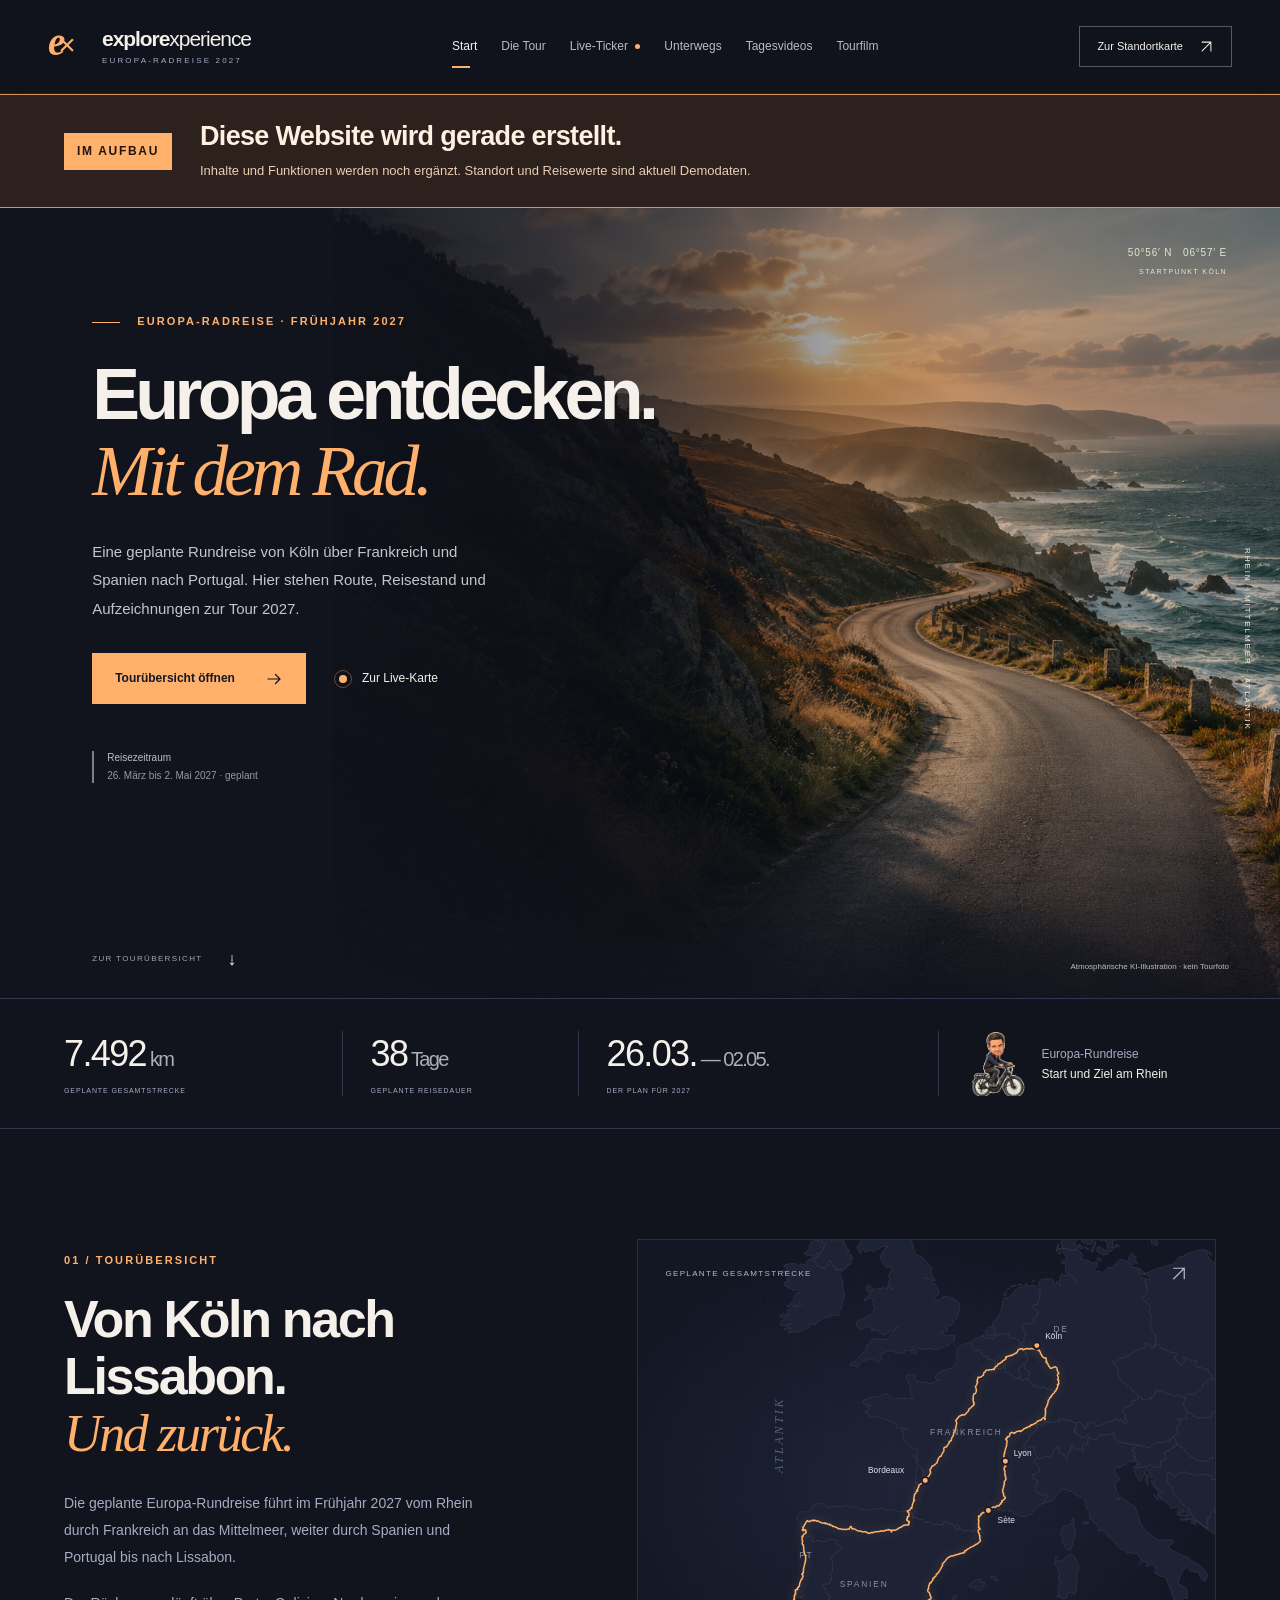
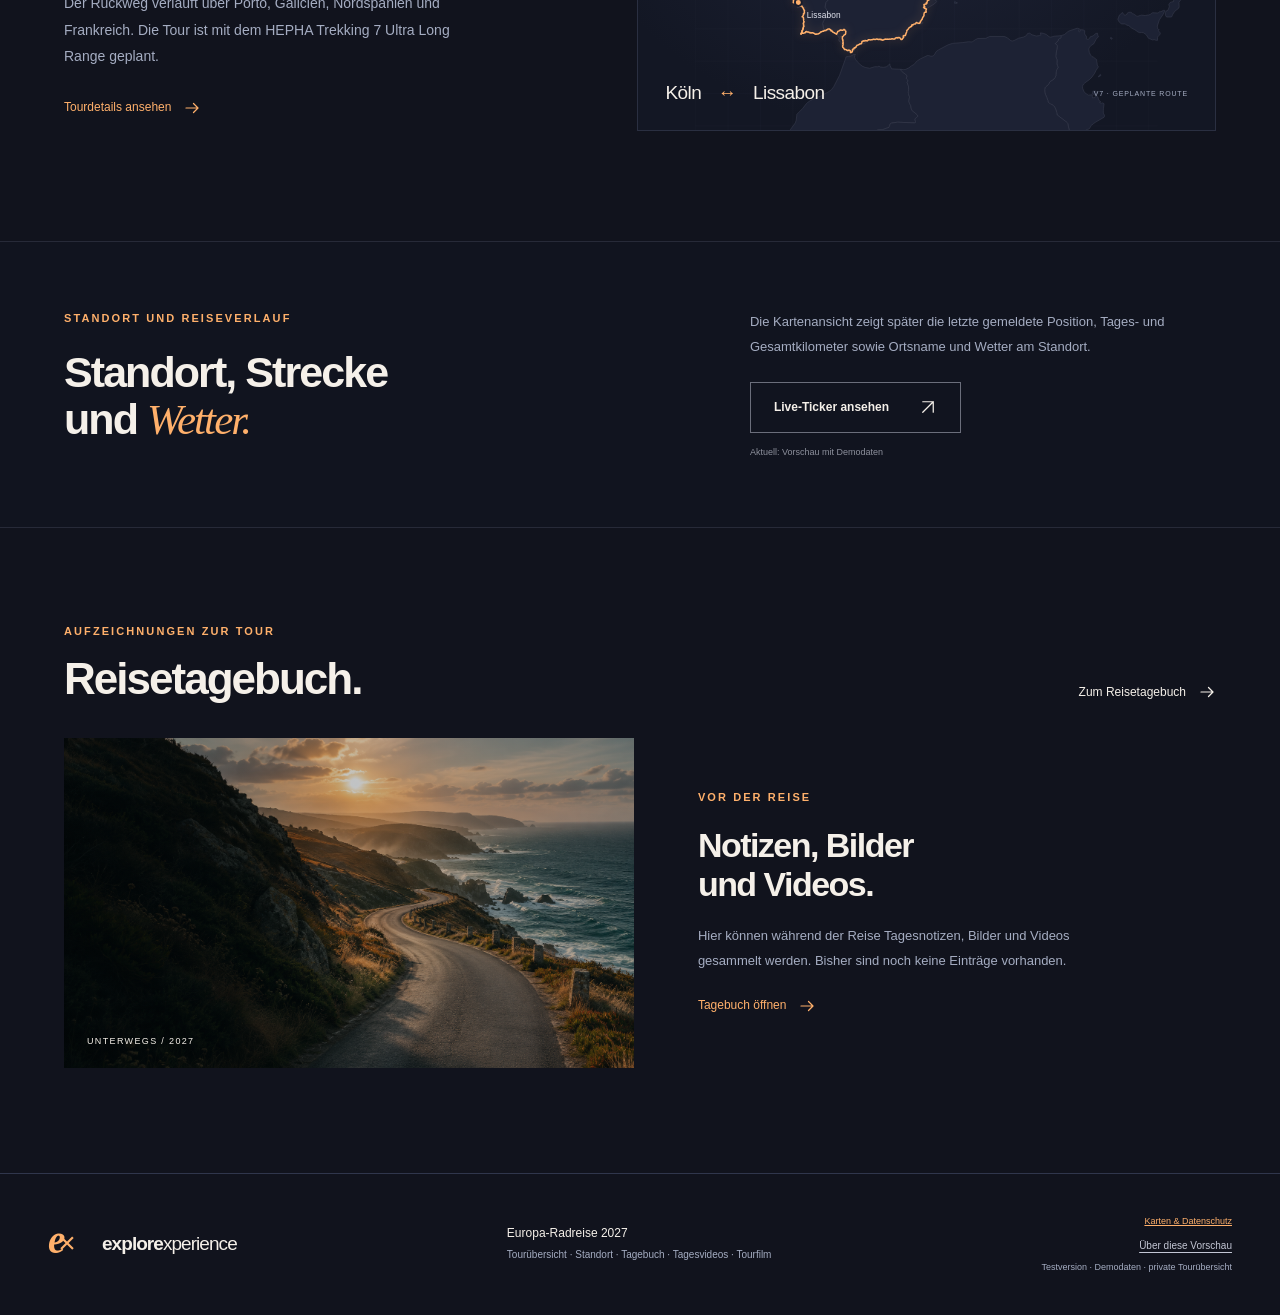
==== commit cfdc7030: "Add prominent under-construction notice on every page" ====
--- a/index.html
+++ b/index.html
@@ -38,6 +38,7 @@
     <a class="header-cta" href="#/live">Zur Standortkarte <svg><use href="#i-arrow"/></svg></a>
   </header>
 
+  <aside class="construction-notice" aria-labelledby="construction-title"><div class="construction-inner"><span class="construction-label">IM AUFBAU</span><div><h2 id="construction-title">Diese Website wird gerade erstellt.</h2><p>Inhalte und Funktionen werden noch ergänzt. Standort und Reisewerte sind aktuell Demodaten.</p></div></div></aside>
   <main id="content" tabindex="-1">
     <section data-page="home" aria-labelledby="hero-title">
       <div class="hero">
@@ -96,8 +97,8 @@
     <section data-page="daily" hidden aria-labelledby="daily-title" class="videos-page">
       <div class="page-intro section-wrap"><p class="eyebrow">VIDEOARCHIV / TAGESVIDEOS</p><h1 id="daily-title">Die Reise.<br><em>Tag für Tag.</em></h1><p>Die Videos zu den einzelnen Reisetagen. Bis zum Start steht hier die KI-Vorschau zur geplanten Tour.</p></div>
       <div class="section-wrap video-sections"><div class="section-heading"><div><p class="eyebrow">VOR DER REISE</p><h2>Die <em>Vorschau.</em></h2></div><span class="video-count">1 Vorschau · noch keine Tagesvideos</span></div>          <article class="video-feature">
-            <div class="portrait-player"><video id="teaser-video" controls playsinline preload="metadata" poster="assets/videos/ki-vorschau-cover.jpg" aria-label="KI-Vorschau zur Europa-Radreise 2027, 34 Sekunden"><source src="assets/videos/europa-2027-ki-vorschau.mp4" type="video/mp4">Dein Browser unterstützt die Videowiedergabe nicht. <a href="assets/videos/europa-2027-ki-vorschau.mp4">MP4 öffnen</a></video></div>
-            <div class="video-details"><span class="video-tag">KI-VORSCHAU · VOR DER TOUR</span><h3>Europa-Radreise<br>2027.</h3><p>Ein kurzer Blick auf die geplante Rundreise: mit animierter Strecke, KI-Motiven und Musik.</p><dl class="video-facts"><div><dt>Länge</dt><dd>34 Sekunden</dd></div><div><dt>Format</dt><dd>Hochkant · 9:16</dd></div><div><dt>Inhalt</dt><dd>KI-Teaser · keine Reiseaufnahmen</dd></div></dl><p class="video-note">Die Tagesvideos werden während der Tour ergänzt und nach Reisetag geordnet. Diese Vorschau ist noch kein Tagesbericht.</p><a class="text-link accent" href="assets/videos/europa-2027-ki-vorschau.mp4" download>Video herunterladen <svg><use href="#i-next"/></svg></a><p id="video-error" class="video-error" role="status" hidden>Das Video konnte nicht geladen werden. Du kannst es über den Download-Link öffnen.</p></div>
+            <div class="portrait-player"><video id="teaser-video" controls playsinline preload="metadata" poster="assets/videos/ki-vorschau-cover.jpg?v=3" aria-label="KI-Vorschau zur Europa-Radreise 2027, 34 Sekunden"><source src="assets/videos/europa-2027-ki-vorschau.mp4?v=3" type="video/mp4">Dein Browser unterstützt die Videowiedergabe nicht. <a href="assets/videos/europa-2027-ki-vorschau.mp4?v=3">MP4 öffnen</a></video></div>
+            <div class="video-details"><span class="video-tag">KI-VORSCHAU · VOR DER TOUR</span><h3>Europa-Radreise<br>2027.</h3><p>Ein kurzer Blick auf die geplante Rundreise: mit animierter Strecke, KI-Motiven und Musik.</p><dl class="video-facts"><div><dt>Länge</dt><dd>34 Sekunden</dd></div><div><dt>Format</dt><dd>Hochkant · 9:16</dd></div><div><dt>Inhalt</dt><dd>KI-Teaser · keine Reiseaufnahmen</dd></div></dl><p class="video-note">Die Tagesvideos werden während der Tour ergänzt und nach Reisetag geordnet. Diese Vorschau ist noch kein Tagesbericht.</p><a class="text-link accent" href="assets/videos/europa-2027-ki-vorschau.mp4?v=3" download>Video herunterladen <svg><use href="#i-next"/></svg></a><p id="video-error" class="video-error" role="status" hidden>Das Video konnte nicht geladen werden. Du kannst es über den Download-Link öffnen.</p></div>
           </article><div class="video-page-switch"><span>Der Film zur gesamten Reise bekommt einen eigenen Platz.</span><a class="text-link accent" href="#/film">Zum Tourfilm <svg><use href="#i-next"/></svg></a></div></div>
     </section>
     <section data-page="film" hidden aria-labelledby="film-title" class="videos-page">
@@ -108,11 +109,11 @@
       <div class="page-intro"><p class="eyebrow">EIGENE ÜBERSICHTSKARTE</p><h1 id="mapprivacy-title">Karte &amp;<br><em>Datenschutz.</em></h1><p>Die Karte wird aus Dateien dieser Website gezeichnet. Es werden keine Kartenserver von Drittanbietern eingebunden.</p></div>
       <div class="legal-copy"><h2>So funktioniert die Karte</h2><p>Länderumrisse, Ortsnamen und geplante Route werden zusammen mit der Website geladen und im Browser dargestellt. Es gibt keine externen Kartenkacheln, keine Geocoding-Abfragen und keine externe Standortabfrage. Die GPS-Position des Besuchers wird nicht angefordert. Zoomen und Verschieben erzeugen keine Anfragen an Kartenanbieter. Die Karte setzt keine eigenen Cookies und speichert keine Einstellungen im Local Storage.</p><p>Die Karte dient als grobe Orientierung. Sie zeigt keine vollständigen Straßennetze oder Navigationsanweisungen. Ortsnamen erscheinen abhängig von Zoom, Kartenausschnitt und verfügbarem Platz. Die Planroute ist von der tatsächlich gefahrenen Strecke zu unterscheiden.</p>
       <h2>Umrisse und Ortsnamen</h2><p>Länder- und Küstenumrisse: <a href="https://www.naturalearthdata.com/" target="_blank" rel="noopener">Natural Earth</a>, Public Domain gemäß <a href="https://www.naturalearthdata.com/about/terms-of-use/" target="_blank" rel="noopener">Nutzungsbedingungen</a>. Für diese Darstellung wurden die Länder ausgewählt und die Geometrien vereinfacht.</p><p>Ortsnamen und Koordinaten: <a href="https://www.geonames.org/" target="_blank" rel="noopener">GeoNames</a>, Datenauszug cities5000 vom 7. November 2026, <a href="https://creativecommons.org/licenses/by/4.0/" target="_blank" rel="noopener">Creative Commons Namensnennung 4.0 International</a>. Der Auszug wurde auf Westeuropa begrenzt, reduziert, nach Einwohnerzahl sortiert und einzelne Namen wurden übersetzt. Die Daten werden ohne Gewähr für Vollständigkeit oder Aktualität bereitgestellt. Quellenangaben sind auch auf der Karte sichtbar.</p><p>Die Links zu Quellen öffnen erst bei Auswahl deren Website; die Kartenanzeige selbst verbindet sich nicht mit diesen Diensten. Die Kartenbibliothek Leaflet wird ebenfalls als lokale Datei ausgeliefert; der Lizenztext liegt unter <a href="vendor/LEAFLET-LICENSE.txt">Leaflet-Lizenz</a>.</p>
-      <h2>Website-Hosting</h2><p>Beim Laden der Website und ihrer Dateien erhält deren Hoster technisch notwendige Verbindungsdaten wie die IP-Adresse. Die lokale Kartenanzeige beseitigt diese Hosting-Verarbeitung nicht. Vor einer Veröffentlichung müssen die Angaben zum Website-Verantwortlichen und die Datenschutzinformationen zum endgültigen Hosting vervollständigt werden. Diese Kartenseite ersetzt keine vollständige Datenschutzerklärung der Website.</p><a class="button button-outline" href="#/live">Zur Karte <svg><use href="#i-next"/></svg></a></div>
+      <h2>Website-Hosting</h2><p>Beim Laden der Website und ihrer Dateien erhält deren Hoster technisch notwendige Verbindungsdaten wie die IP-Adresse. Die lokale Kartenanzeige beseitigt diese Hosting-Verarbeitung nicht. Für den regulären Betrieb müssen die Angaben zum Website-Verantwortlichen und die Datenschutzinformationen zum endgültigen Hosting vervollständigt werden. Diese Kartenseite ersetzt keine vollständige Datenschutzerklärung der Website.</p><a class="button button-outline" href="#/live">Zur Karte <svg><use href="#i-next"/></svg></a></div>
     </section>
     <noscript><p class="noscript-note">Die Startseite ist ohne JavaScript lesbar. Für die interaktive Karte und weitere Ansichten bitte JavaScript aktivieren.</p></noscript>
   </main>
   <footer class="site-footer"><a class="brand footer-brand" href="#/"><span class="brand-mark">e<span>×</span></span><span>explore<span class="brand-light">xperience</span></span></a><p>Europa-Radreise 2027<br><span>Tourübersicht · Standort · Tagebuch · Tagesvideos · Tourfilm</span></p><div><a class="footer-privacy" href="#/mapprivacy">Karten &amp; Datenschutz</a><button id="about-button">Über diese Vorschau</button><span>Testversion · Demodaten · private Tourübersicht</span></div></footer>
-  <dialog id="about-dialog" aria-labelledby="about-title"><button class="dialog-close" aria-label="Dialog schließen">×</button><p class="eyebrow">EXPLOREXPERIENCE / VORSCHAU</p><h2 id="about-title">Hinweise zur<br>Vorschau.</h2><p>Diese lokale Vorschau zeigt die geplante Europa-Radreise 2027. Die Übersicht basiert auf der V7-Planroute vom 1. November 2026. Alle Standort-, Wetter- und Fortschrittsanzeigen im Live-Ticker sind ausdrücklich simuliert.</p><p>Das Titelmotiv ist eine KI-generierte Illustration und kein Foto dieser Reise. Die Übersichtskarte nutzt lokal gespeicherte Natural-Earth-Daten. Ortsnamen stammen aus einem lokal gespeicherten GeoNames-Auszug. Die Karte wird vollständig aus lokalen Dateien gezeichnet; es gibt keine externen Kartenabrufe. Informationen dazu stehen unter „Karten &amp; Datenschutz“. Es sind keine Analyse- oder Werbedienste eingebunden.</p><p>Die Seite ist als private Tourübersicht vorgesehen. Die Anbindung der tatsächlichen Positionsdaten ist noch nicht eingerichtet.</p><button class="button button-mint dialog-done">Alles klar <svg><use href="#i-next"/></svg></button></dialog>
+  <dialog id="about-dialog" aria-labelledby="about-title"><button class="dialog-close" aria-label="Dialog schließen">×</button><p class="eyebrow">EXPLOREXPERIENCE / VORSCHAU</p><h2 id="about-title">Hinweise zur<br>Vorschau.</h2><p>Diese Testversion zeigt die geplante Europa-Radreise 2027. Die Übersicht basiert auf der V7-Planroute vom 1. November 2026. Alle Standort-, Wetter- und Fortschrittsanzeigen im Live-Ticker sind ausdrücklich simuliert.</p><p>Das Titelmotiv ist eine KI-generierte Illustration und kein Foto dieser Reise. Die Übersichtskarte nutzt lokal gespeicherte Natural-Earth-Daten. Ortsnamen stammen aus einem lokal gespeicherten GeoNames-Auszug. Die Karte wird vollständig aus lokalen Dateien gezeichnet; es gibt keine externen Kartenabrufe. Informationen dazu stehen unter „Karten &amp; Datenschutz“. Es sind keine Analyse- oder Werbedienste eingebunden.</p><p>Die Seite ist als private Tourübersicht vorgesehen. Die Anbindung der tatsächlichen Positionsdaten ist noch nicht eingerichtet.</p><button class="button button-mint dialog-done">Alles klar <svg><use href="#i-next"/></svg></button></dialog>
 </body>
 </html>
--- a/styles.css
+++ b/styles.css
@@ -41,3 +41,5 @@
 .place-label{color:#edf0ff;font:500 11px/16px Arial,sans-serif;text-align:center;pointer-events:none!important;text-shadow:0 1px 3px #11131d,1px 0 3px #11131d,-1px 0 3px #11131d}.place-label span{display:block;white-space:nowrap}.place-label:after{content:'';display:block;background:#b8c4dd;border:1px solid #11131d;width:4px;height:4px;border-radius:50%;margin:0 auto}.leaflet-container{background-color:#141d31}.map-frame{border-color:#39435b}
 
 .sleep-bubbles{display:none;position:absolute;left:43px;top:-35px;width:58px;height:48px;z-index:4;pointer-events:none;filter:drop-shadow(0 1px 3px #11131d)}.is-sleeping .sleep-bubbles{display:block}.sleep-bubbles b{position:absolute;font-family:Georgia,serif;color:#d2e6ff;-webkit-text-stroke:.4px #182338;animation:sleep-float 3s ease-in-out infinite;opacity:0}.sleep-bubbles b:nth-child(1){left:0;bottom:0;font-size:22px}.sleep-bubbles b:nth-child(2){left:19px;bottom:12px;font-size:27px;animation-delay:.7s}.sleep-bubbles b:nth-child(3){left:40px;bottom:27px;font-size:33px;animation-delay:1.4s}.sleep-status{color:#bad7ff!important;font-size:11px;margin:10px 0 0!important;line-height:1.6}.sleep-status:empty{display:none}@keyframes sleep-float{0%{opacity:0;transform:translate(0,7px) scale(.8)}25%,65%{opacity:1}100%{opacity:0;transform:translate(8px,-13px) scale(1.1)}}@media(prefers-reduced-motion:reduce){.sleep-bubbles b{animation:none;opacity:1}}
+
+.construction-notice{background:#2c211c;border-block:1px solid #d99155;color:#fff0e1}.construction-inner{max-width:1392px;margin:auto;padding:25px 64px;display:flex;align-items:center;gap:28px}.construction-label{flex-shrink:0;background:#ffb06b;color:#20160e;padding:9px 13px;font-size:12px;font-weight:700;letter-spacing:.14em}.construction-notice h2{font-size:27px;line-height:1.2;letter-spacing:-.025em}.construction-notice p{font-size:13px;line-height:1.7;color:#e9cdb5;margin-top:8px}@media(max-width:760px){.construction-inner{padding:22px 24px;align-items:flex-start;flex-direction:column;gap:13px}.construction-label{font-size:10px;padding:7px 10px}.construction-notice h2{font-size:25px}.construction-notice p{font-size:12px}}
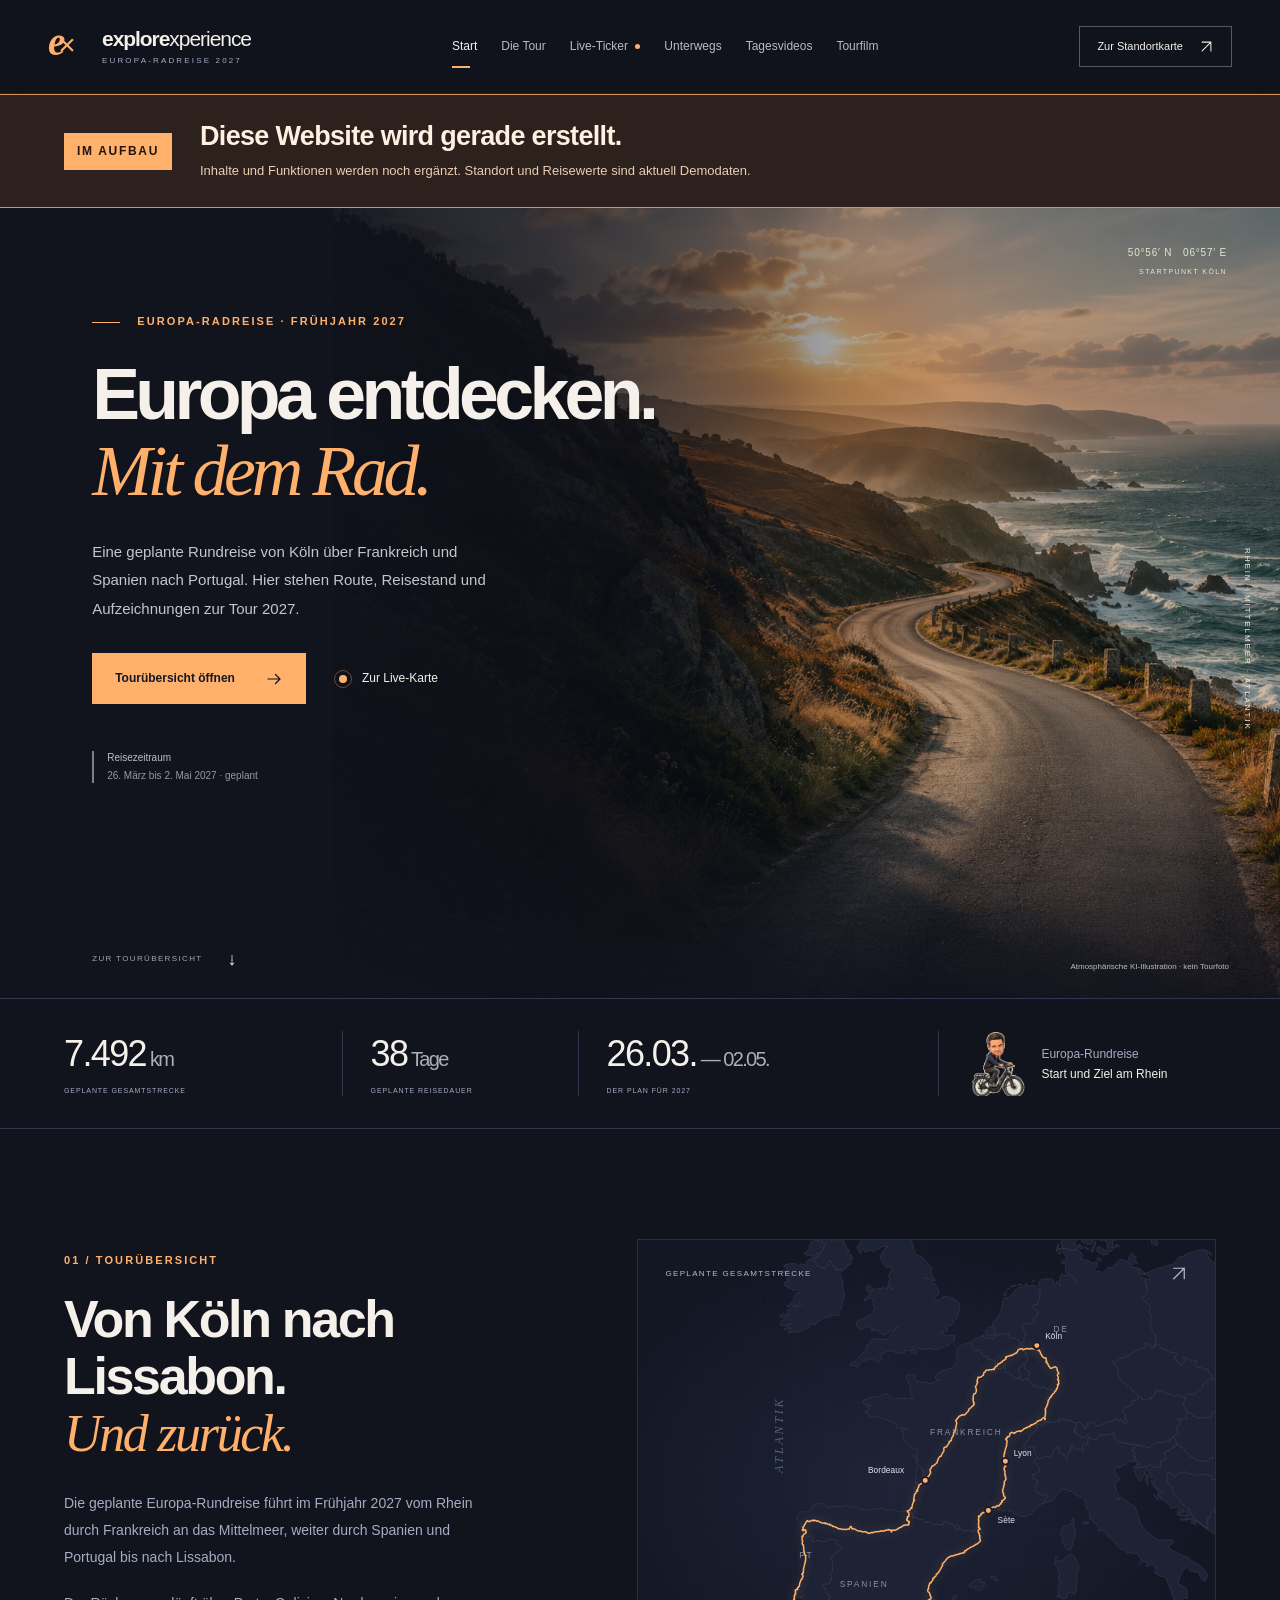
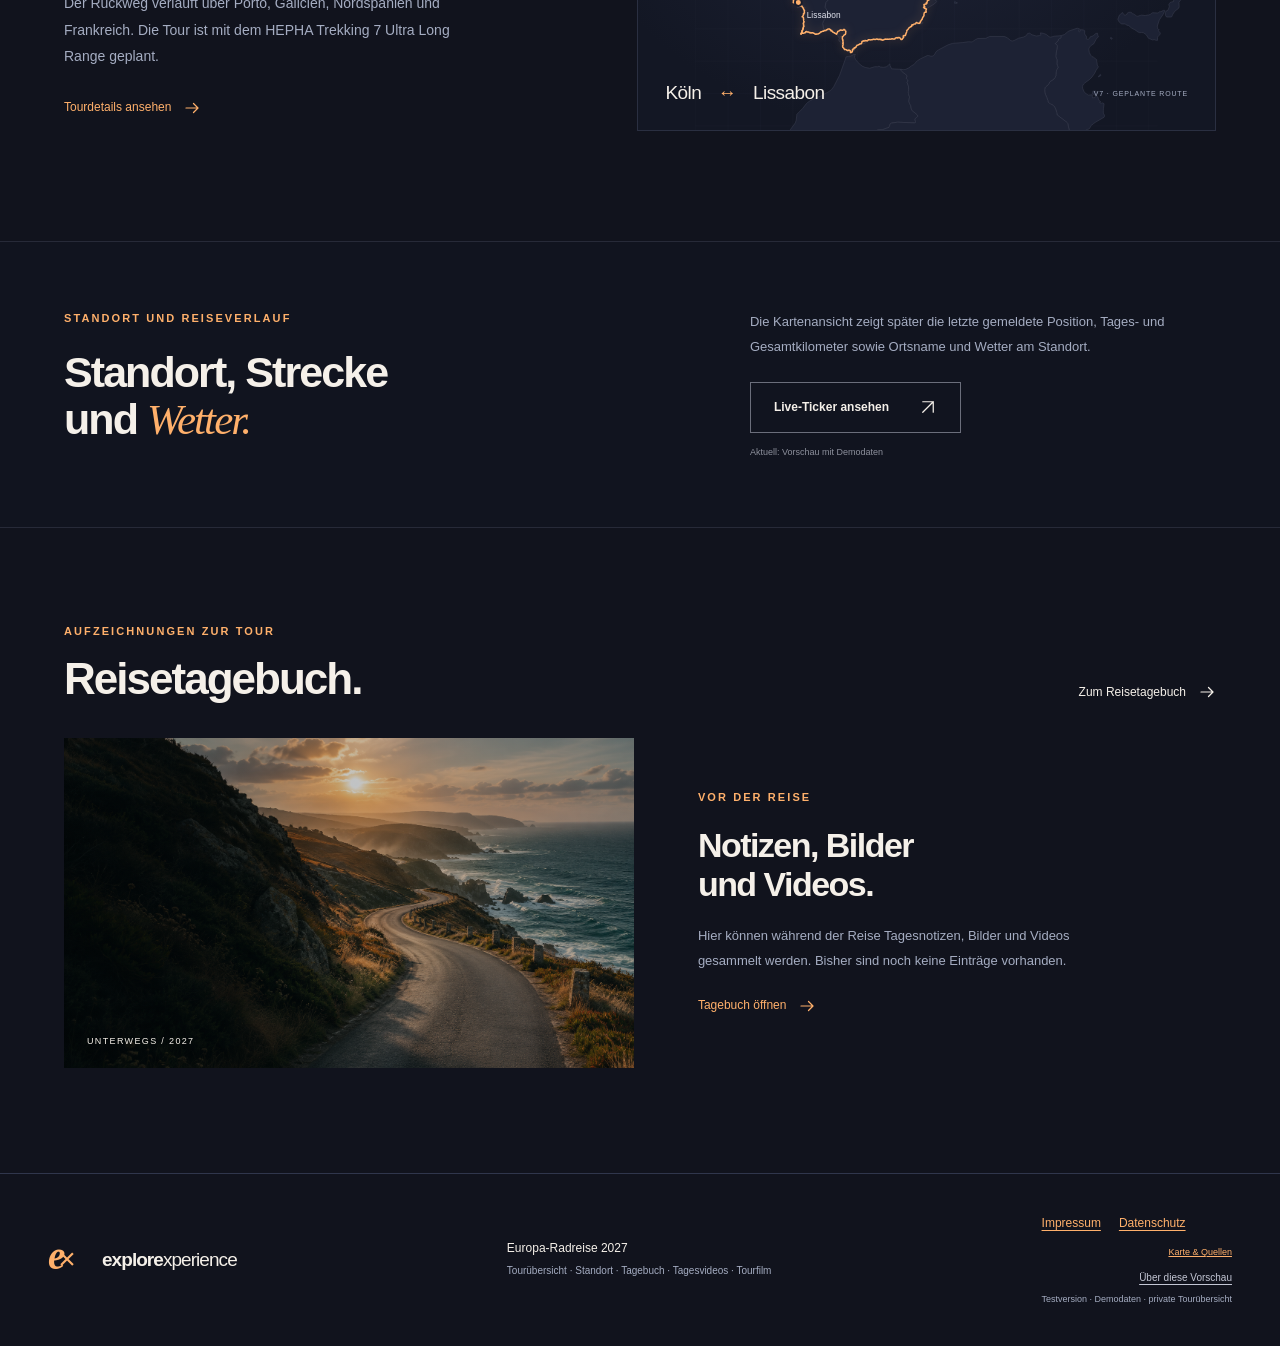
==== commit fd440c57: "Add private operator imprint and site-specific privacy information" ====
--- a/index.html
+++ b/index.html
@@ -4,16 +4,17 @@
   <meta charset="utf-8">
   <meta http-equiv="Content-Security-Policy" content="default-src 'self'; script-src 'self'; style-src 'self' 'unsafe-inline'; img-src 'self' data:; connect-src 'self'; media-src 'self'; font-src 'self'; object-src 'none'; base-uri 'self'; form-action 'none'">
   <meta name="viewport" content="width=device-width,initial-scale=1">
+  <meta name="referrer" content="no-referrer">
   <meta name="robots" content="noindex, nofollow">
   <meta name="theme-color" content="#11131d">
   <meta name="description" content="Europa-Radreise 2027: geplante Route vom Rhein über das Mittelmeer nach Lissabon und zurück. Tourübersicht, Standort und Reisetagebuch.">
   <title>ExploreXperience — Europa mit dem Rad</title>
   <link rel="icon" type="image/svg+xml" href="assets/mark.svg">
   <link rel="stylesheet" href="vendor/leaflet.css">
-  <link rel="stylesheet" href="styles.css">
+  <link rel="stylesheet" href="styles.css?v=8b43bde8ad">
   <script src="vendor/leaflet.js" defer></script>
-  <script src="sleep-policy.js" defer></script>
-  <script src="app.js" defer></script>
+  <script src="sleep-policy.js?v=138b60d6aa" defer></script>
+  <script src="app.js?v=18d138660b" defer></script>
 </head>
 <body>
   <a class="skip-link" href="#content">Zum Inhalt</a>
@@ -106,14 +107,14 @@
       <div class="section-wrap video-sections film-page-content"><span class="video-tag">NACH DER TOUR</span><div class="tour-film-placeholder"><div class="film-symbol" aria-hidden="true"><span>▶</span></div><div><p class="eyebrow">NOCH NICHT VERFÜGBAR</p><h3>Europa-Radreise 2027</h3><p>Nach der Rückkehr entsteht hier der Film mit den ausgewählten Aufnahmen der gesamten Reise.</p><span class="film-period">Geplanter Reisezeitraum · 26. März bis 2. Mai 2027</span></div></div><div class="video-page-switch"><span>Einzelne Etappen gibt es im Bereich Tagesvideos.</span><a class="text-link accent" href="#/daily">Zu den Tagesvideos <svg><use href="#i-next"/></svg></a></div></div>
     </section>
     <section data-page="mapprivacy" hidden aria-labelledby="mapprivacy-title" class="legal-page section-wrap">
-      <div class="page-intro"><p class="eyebrow">EIGENE ÜBERSICHTSKARTE</p><h1 id="mapprivacy-title">Karte &amp;<br><em>Datenschutz.</em></h1><p>Die Karte wird aus Dateien dieser Website gezeichnet. Es werden keine Kartenserver von Drittanbietern eingebunden.</p></div>
+      <div class="page-intro"><p class="eyebrow">EIGENE ÜBERSICHTSKARTE</p><h1 id="mapprivacy-title">Karte &amp;<br><em>Quellen.</em></h1><p>Die Karte wird aus Dateien dieser Website gezeichnet. Es werden keine Kartenserver von Drittanbietern eingebunden.</p></div>
       <div class="legal-copy"><h2>So funktioniert die Karte</h2><p>Länderumrisse, Ortsnamen und geplante Route werden zusammen mit der Website geladen und im Browser dargestellt. Es gibt keine externen Kartenkacheln, keine Geocoding-Abfragen und keine externe Standortabfrage. Die GPS-Position des Besuchers wird nicht angefordert. Zoomen und Verschieben erzeugen keine Anfragen an Kartenanbieter. Die Karte setzt keine eigenen Cookies und speichert keine Einstellungen im Local Storage.</p><p>Die Karte dient als grobe Orientierung. Sie zeigt keine vollständigen Straßennetze oder Navigationsanweisungen. Ortsnamen erscheinen abhängig von Zoom, Kartenausschnitt und verfügbarem Platz. Die Planroute ist von der tatsächlich gefahrenen Strecke zu unterscheiden.</p>
       <h2>Umrisse und Ortsnamen</h2><p>Länder- und Küstenumrisse: <a href="https://www.naturalearthdata.com/" target="_blank" rel="noopener">Natural Earth</a>, Public Domain gemäß <a href="https://www.naturalearthdata.com/about/terms-of-use/" target="_blank" rel="noopener">Nutzungsbedingungen</a>. Für diese Darstellung wurden die Länder ausgewählt und die Geometrien vereinfacht.</p><p>Ortsnamen und Koordinaten: <a href="https://www.geonames.org/" target="_blank" rel="noopener">GeoNames</a>, Datenauszug cities5000 vom 7. November 2026, <a href="https://creativecommons.org/licenses/by/4.0/" target="_blank" rel="noopener">Creative Commons Namensnennung 4.0 International</a>. Der Auszug wurde auf Westeuropa begrenzt, reduziert, nach Einwohnerzahl sortiert und einzelne Namen wurden übersetzt. Die Daten werden ohne Gewähr für Vollständigkeit oder Aktualität bereitgestellt. Quellenangaben sind auch auf der Karte sichtbar.</p><p>Die Links zu Quellen öffnen erst bei Auswahl deren Website; die Kartenanzeige selbst verbindet sich nicht mit diesen Diensten. Die Kartenbibliothek Leaflet wird ebenfalls als lokale Datei ausgeliefert; der Lizenztext liegt unter <a href="vendor/LEAFLET-LICENSE.txt">Leaflet-Lizenz</a>.</p>
-      <h2>Website-Hosting</h2><p>Beim Laden der Website und ihrer Dateien erhält deren Hoster technisch notwendige Verbindungsdaten wie die IP-Adresse. Die lokale Kartenanzeige beseitigt diese Hosting-Verarbeitung nicht. Für den regulären Betrieb müssen die Angaben zum Website-Verantwortlichen und die Datenschutzinformationen zum endgültigen Hosting vervollständigt werden. Diese Kartenseite ersetzt keine vollständige Datenschutzerklärung der Website.</p><a class="button button-outline" href="#/live">Zur Karte <svg><use href="#i-next"/></svg></a></div>
+      <h2>Website-Hosting</h2><p>Beim Laden der Website und ihrer Dateien erhält deren Hoster technisch notwendige Verbindungsdaten wie die IP-Adresse. Die lokale Kartenanzeige beseitigt diese Hosting-Verarbeitung nicht. Informationen zum Betreiber stehen im <a href="impressum.html">Impressum</a>. Die Verarbeitung beim Hosting und bei Kontaktanfragen ist in der <a href="datenschutz.html">Datenschutzerklärung</a> beschrieben.</p><a class="button button-outline" href="#/live">Zur Karte <svg><use href="#i-next"/></svg></a></div>
     </section>
     <noscript><p class="noscript-note">Die Startseite ist ohne JavaScript lesbar. Für die interaktive Karte und weitere Ansichten bitte JavaScript aktivieren.</p></noscript>
   </main>
-  <footer class="site-footer"><a class="brand footer-brand" href="#/"><span class="brand-mark">e<span>×</span></span><span>explore<span class="brand-light">xperience</span></span></a><p>Europa-Radreise 2027<br><span>Tourübersicht · Standort · Tagebuch · Tagesvideos · Tourfilm</span></p><div><a class="footer-privacy" href="#/mapprivacy">Karten &amp; Datenschutz</a><button id="about-button">Über diese Vorschau</button><span>Testversion · Demodaten · private Tourübersicht</span></div></footer>
-  <dialog id="about-dialog" aria-labelledby="about-title"><button class="dialog-close" aria-label="Dialog schließen">×</button><p class="eyebrow">EXPLOREXPERIENCE / VORSCHAU</p><h2 id="about-title">Hinweise zur<br>Vorschau.</h2><p>Diese Testversion zeigt die geplante Europa-Radreise 2027. Die Übersicht basiert auf der V7-Planroute vom 1. November 2026. Alle Standort-, Wetter- und Fortschrittsanzeigen im Live-Ticker sind ausdrücklich simuliert.</p><p>Das Titelmotiv ist eine KI-generierte Illustration und kein Foto dieser Reise. Die Übersichtskarte nutzt lokal gespeicherte Natural-Earth-Daten. Ortsnamen stammen aus einem lokal gespeicherten GeoNames-Auszug. Die Karte wird vollständig aus lokalen Dateien gezeichnet; es gibt keine externen Kartenabrufe. Informationen dazu stehen unter „Karten &amp; Datenschutz“. Es sind keine Analyse- oder Werbedienste eingebunden.</p><p>Die Seite ist als private Tourübersicht vorgesehen. Die Anbindung der tatsächlichen Positionsdaten ist noch nicht eingerichtet.</p><button class="button button-mint dialog-done">Alles klar <svg><use href="#i-next"/></svg></button></dialog>
+  <footer class="site-footer"><a class="brand footer-brand" href="#/"><span class="brand-mark">e<span>×</span></span><span>explore<span class="brand-light">xperience</span></span></a><p>Europa-Radreise 2027<br><span>Tourübersicht · Standort · Tagebuch · Tagesvideos · Tourfilm</span></p><div><nav class="legal-links" aria-label="Rechtliche Informationen"><a href="impressum.html">Impressum</a><a href="datenschutz.html">Datenschutz</a></nav><a class="footer-privacy" href="#/mapprivacy">Karte &amp; Quellen</a><button id="about-button">Über diese Vorschau</button><span>Testversion · Demodaten · private Tourübersicht</span></div></footer>
+  <dialog id="about-dialog" aria-labelledby="about-title"><button class="dialog-close" aria-label="Dialog schließen">×</button><p class="eyebrow">EXPLOREXPERIENCE / VORSCHAU</p><h2 id="about-title">Hinweise zur<br>Vorschau.</h2><p>Diese Testversion zeigt die geplante Europa-Radreise 2027. Die Übersicht basiert auf der V7-Planroute vom 1. November 2026. Alle Standort-, Wetter- und Fortschrittsanzeigen im Live-Ticker sind ausdrücklich simuliert.</p><p>Das Titelmotiv ist eine KI-generierte Illustration und kein Foto dieser Reise. Die Übersichtskarte nutzt lokal gespeicherte Natural-Earth-Daten. Ortsnamen stammen aus einem lokal gespeicherten GeoNames-Auszug. Die Karte wird vollständig aus lokalen Dateien gezeichnet; es gibt keine externen Kartenabrufe. Informationen dazu stehen unter „Karte &amp; Quellen“. Es sind keine Analyse- oder Werbedienste eingebunden.</p><p>Die Seite ist als private Tourübersicht vorgesehen. Die Anbindung der tatsächlichen Positionsdaten ist noch nicht eingerichtet.</p><button class="button button-mint dialog-done">Alles klar <svg><use href="#i-next"/></svg></button></dialog>
 </body>
 </html>
--- a/styles.css
+++ b/styles.css
@@ -43,3 +43,5 @@
 .sleep-bubbles{display:none;position:absolute;left:43px;top:-35px;width:58px;height:48px;z-index:4;pointer-events:none;filter:drop-shadow(0 1px 3px #11131d)}.is-sleeping .sleep-bubbles{display:block}.sleep-bubbles b{position:absolute;font-family:Georgia,serif;color:#d2e6ff;-webkit-text-stroke:.4px #182338;animation:sleep-float 3s ease-in-out infinite;opacity:0}.sleep-bubbles b:nth-child(1){left:0;bottom:0;font-size:22px}.sleep-bubbles b:nth-child(2){left:19px;bottom:12px;font-size:27px;animation-delay:.7s}.sleep-bubbles b:nth-child(3){left:40px;bottom:27px;font-size:33px;animation-delay:1.4s}.sleep-status{color:#bad7ff!important;font-size:11px;margin:10px 0 0!important;line-height:1.6}.sleep-status:empty{display:none}@keyframes sleep-float{0%{opacity:0;transform:translate(0,7px) scale(.8)}25%,65%{opacity:1}100%{opacity:0;transform:translate(8px,-13px) scale(1.1)}}@media(prefers-reduced-motion:reduce){.sleep-bubbles b{animation:none;opacity:1}}
 
 .construction-notice{background:#2c211c;border-block:1px solid #d99155;color:#fff0e1}.construction-inner{max-width:1392px;margin:auto;padding:25px 64px;display:flex;align-items:center;gap:28px}.construction-label{flex-shrink:0;background:#ffb06b;color:#20160e;padding:9px 13px;font-size:12px;font-weight:700;letter-spacing:.14em}.construction-notice h2{font-size:27px;line-height:1.2;letter-spacing:-.025em}.construction-notice p{font-size:13px;line-height:1.7;color:#e9cdb5;margin-top:8px}@media(max-width:760px){.construction-inner{padding:22px 24px;align-items:flex-start;flex-direction:column;gap:13px}.construction-label{font-size:10px;padding:7px 10px}.construction-notice h2{font-size:25px}.construction-notice p{font-size:12px}}
+
+.legal-header{border-bottom:1px solid var(--line);display:flex;justify-content:space-between;align-items:center;gap:25px;padding:26px max(24px,calc((100vw - 1264px)/2));background:#11131d}.legal-header nav{display:flex;gap:20px;flex-wrap:wrap;font-size:12px}.legal-header nav a{color:var(--mint)}.legal-document{max-width:1000px;margin:auto;padding:60px 32px 85px}.legal-document h1{font-size:clamp(42px,6vw,68px);margin:18px 0 20px}.legal-document .legal-copy{max-width:850px}.legal-document address{font-style:normal;font-size:16px;line-height:1.9;color:var(--ink);margin:20px 0}.legal-document .legal-date{font-size:12px;color:var(--muted)}.legal-footer{display:flex;gap:22px;flex-wrap:wrap;justify-content:center;padding:25px;border-top:1px solid var(--line);font-size:12px;color:var(--mint)}.site-footer>div .legal-links{display:flex;gap:18px;margin:0 0 12px;flex-wrap:wrap}.site-footer>div .legal-links a{color:var(--mint);font-size:12px;text-decoration:underline;text-underline-offset:3px}@media(max-width:760px){.legal-header{align-items:flex-start;flex-direction:column;padding:22px 24px;gap:20px}.legal-header nav{gap:16px}.legal-document{padding:40px 24px 60px}.legal-document address{font-size:15px}.site-footer>div .legal-links{gap:22px}}
